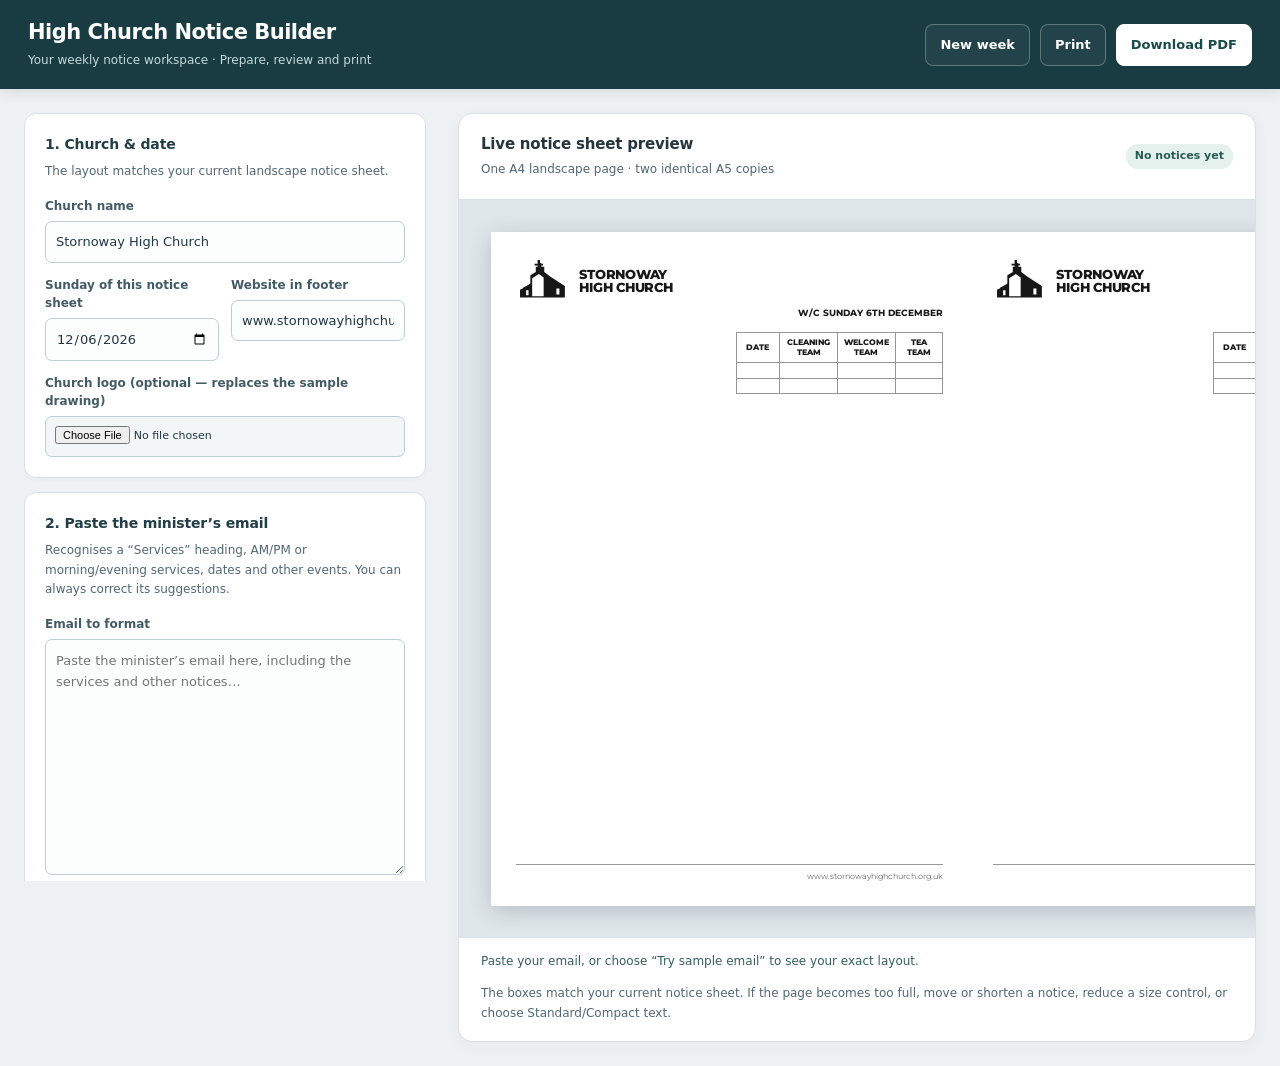
==== index.html @ d1e51d5b "Add overall and section size controls with offline Montserrat" ====
<!DOCTYPE html>
<html lang="en-GB">
<head>
<meta charset="utf-8"><meta name="viewport" content="width=device-width,initial-scale=1">
<title>Stornoway High Church — Notice Sheet Builder</title>
<!-- Montserrat, from https://github.com/google/fonts/tree/main/ofl/montserrat
Embedded Latin subset, including Gaelic accents, for offline use.
Copyright 2024 The Montserrat.Git Project Authors (https://github.com/JulietaUla/Montserrat.git)

This Font Software is licensed under the SIL Open Font License, Version 1.1.
This license is copied below, and is also available with a FAQ at:
https://openfontlicense.org


-----------------------------------------------------------
SIL OPEN FONT LICENSE Version 1.1 - 26 February 2007
-----------------------------------------------------------

PREAMBLE
The goals of the Open Font License (OFL) are to stimulate worldwide
development of collaborative font projects, to support the font creation
efforts of academic and linguistic communities, and to provide a free and
open framework in which fonts may be shared and improved in partnership
with others.

The OFL allows the licensed fonts to be used, studied, modified and
redistributed freely as long as they are not sold by themselves. The
fonts, including any derivative works, can be bundled, embedded,
redistributed and/or sold with any software provided that any reserved
names are not used by derivative works. The fonts and derivatives,
however, cannot be released under any other type of license. The
requirement for fonts to remain under this license does not apply
to any document created using the fonts or their derivatives.

DEFINITIONS
"Font Software" refers to the set of files released by the Copyright
Holder(s) under this license and clearly marked as such. This may
include source files, build scripts and documentation.

"Reserved Font Name" refers to any names specified as such after the
copyright statement(s).

"Original Version" refers to the collection of Font Software components as
distributed by the Copyright Holder(s).

"Modified Version" refers to any derivative made by adding to, deleting,
or substituting -- in part or in whole -- any of the components of the
Original Version, by changing formats or by porting the Font Software to a
new environment.

"Author" refers to any designer, engineer, programmer, technical
writer or other person who contributed to the Font Software.

PERMISSION & CONDITIONS
Permission is hereby granted, free of charge, to any person obtaining
a copy of the Font Software, to use, study, copy, merge, embed, modify,
redistribute, and sell modified and unmodified copies of the Font
Software, subject to the following conditions:

1) Neither the Font Software nor any of its individual components,
in Original or Modified Versions, may be sold by itself.

2) Original or Modified Versions of the Font Software may be bundled,
redistributed and/or sold with any software, provided that each copy
contains the above copyright notice and this license. These can be
included either as stand-alone text files, human-readable headers or
in the appropriate machine-readable metadata fields within text or
binary files as long as those fields can be easily viewed by the user.

3) No Modified Version of the Font Software may use the Reserved Font
Name(s) unless explicit written permission is granted by the corresponding
Copyright Holder. This restriction only applies to the primary font name as
presented to the users.

4) The name(s) of the Copyright Holder(s) or the Author(s) of the Font
Software shall not be used to promote, endorse or advertise any
Modified Version, except to acknowledge the contribution(s) of the
Copyright Holder(s) and the Author(s) or with their explicit written
permission.

5) The Font Software, modified or unmodified, in part or in whole,
must be distributed entirely under this license, and must not be
distributed under any other license. The requirement for fonts to
remain under this license does not apply to any document created
using the Font Software.

TERMINATION
This license becomes null and void if any of the above conditions are
not met.

DISCLAIMER
THE FONT SOFTWARE IS PROVIDED "AS IS", WITHOUT WARRANTY OF ANY KIND,
EXPRESS OR IMPLIED, INCLUDING BUT NOT LIMITED TO ANY WARRANTIES OF
MERCHANTABILITY, FITNESS FOR A PARTICULAR PURPOSE AND NONINFRINGEMENT
OF COPYRIGHT, PATENT, TRADEMARK, OR OTHER RIGHT. IN NO EVENT SHALL THE
COPYRIGHT HOLDER BE LIABLE FOR ANY CLAIM, DAMAGES OR OTHER LIABILITY,
INCLUDING ANY GENERAL, SPECIAL, INDIRECT, INCIDENTAL, OR CONSEQUENTIAL
DAMAGES, WHETHER IN AN ACTION OF CONTRACT, TORT OR OTHERWISE, ARISING
FROM, OUT OF THE USE OR INABILITY TO USE THE FONT SOFTWARE OR FROM
OTHER DEALINGS IN THE FONT SOFTWARE.
-->
<style>
@font-face{font-family:Montserrat;font-style:normal;font-weight:100 900;font-display:block;src:url([data-uri]) format("woff")}
:root{--navy:#203b4b;--ink:#22313c;--blue:#146c86;--line:#dbe3e7;--bg:#edf2f4;--grey:#667884;--paper:#fff}
*{box-sizing:border-box}body{margin:0;background:var(--bg);font:15px/1.45 system-ui,-apple-system,"Segoe UI",Arial,sans-serif;color:var(--ink)}input,textarea,select,button{font:inherit}button{cursor:pointer}
.topbar{display:flex;gap:18px;align-items:center;justify-content:space-between;background:#203b4b;padding:16px 24px;color:#fff}.topbar h1{font-size:20px;line-height:1.2;margin:0;font-weight:750}.topbar p{margin:4px 0 0;font-size:12px;color:#d3e2e8}.topbar-right{display:flex;gap:8px;align-items:center}
.button{display:inline-flex;gap:8px;align-items:center;justify-content:center;border:1px solid #c4d0d6;border-radius:7px;background:#fff;color:#244353;padding:9px 12px;font-weight:650;min-height:38px}.button:hover{background:#eaf3f5}.button.primary{background:#176781;color:#fff;border-color:#176781}.button.primary:hover{background:#0e536b}.button.dark{background:#fff;color:#193847}.button.sm{font-size:12px;min-height:28px;padding:4px 9px}.button.danger{color:#a73838}.button:disabled{opacity:.4;cursor:default}
.workspace{display:grid;grid-template-columns:minmax(355px,450px) minmax(450px,1fr);gap:18px;padding:18px;align-items:start;max-width:1900px;margin:auto}
.editor{background:#fff;border:1px solid #dce5ea;border-radius:12px;padding:18px;max-height:calc(100vh - 98px);position:sticky;top:14px;overflow:auto;box-shadow:0 3px 10px #1e304009}.editor h2{font-size:15px;margin:0 0 5px}.editor p.hint{color:var(--grey);font-size:12px;margin:0 0 12px}.editor-section{border-bottom:1px solid #e3eaee;padding:0 0 18px;margin:0 0 18px}.editor-section:last-child{border:none;margin-bottom:0}.form-row{display:grid;grid-template-columns:1fr 1fr;gap:9px}.form-row .wide{grid-column:1/-1}.field label{display:block;color:#485d69;font-weight:650;font-size:12.5px;margin-bottom:4px}.field input,.field textarea,.field select{width:100%;background:white;border:1px solid #cbd8de;color:#243744;border-radius:6px;padding:8px 9px;outline:none;min-width:0}.field input:focus,.field textarea:focus{border-color:var(--blue);box-shadow:0 0 0 2px #d1e9f1}.field textarea{resize:vertical;line-height:1.4}.field input[type=file]{font-size:11px;padding:6px}.field input[type=checkbox]{width:auto}.actions{display:flex;align-items:center;gap:8px;flex-wrap:wrap;margin-top:10px}.small-muted{font-size:11px;color:#7c8b92}.note{background:#ecf6f8;border:1px solid #d0e9ee;border-radius:8px;padding:10px;font-size:12px;color:#3b606e}.pill{font-size:11px;padding:2px 7px;border-radius:12px;background:#e6f1f4;color:#426575}
.entry{border:1px solid #dbe4e8;background:#fafcfd;border-radius:8px;padding:10px;margin-top:9px}.entry .entry-head{display:flex;justify-content:space-between;align-items:center;gap:6px;margin-bottom:7px}.entry .entry-head strong{font-size:12px}.entry .field{margin-bottom:7px}.entry .field:last-child{margin-bottom:0}.entry textarea{min-height:70px}.entry-actions{display:flex;justify-content:flex-end;gap:5px}.inline-toggle{font-size:12px;color:#3d5965;display:flex;align-items:center;gap:6px}.roster-row{display:grid;grid-template-columns:1fr 1fr;gap:7px;border:1px solid #dde7ea;padding:10px;border-radius:8px;margin:8px 0;background:#fbfcfd}.roster-row .wide{grid-column:1/-1}.editor .empty{border:1px dashed #cbd8de;border-radius:8px;background:#f7fafb;padding:12px;font-size:12px;color:#637781}
.preview-panel{min-width:0}.preview-top{display:flex;flex-wrap:wrap;align-items:center;justify-content:space-between;gap:10px;margin:1px 0 12px}.preview-top h2{font-size:16px;margin:0}.preview-top p{font-size:13px;color:#6b7d86;margin:2px 0}.preview-top .zoom{display:flex;align-items:center;gap:8px;font-size:12px;color:#536975}.zoom select{padding:5px 8px;border:1px solid #d3e0e5;border-radius:5px;background:#fff}.preview-scroll{overflow:auto;border:1px solid #dfe7eb;border-radius:10px;background:#e6ecf0;padding:20px;min-height:550px}.preview-zoom{width:max-content;margin:auto;zoom:.85}
/* Actual printed A4 landscape page, carrying two matching A5 notices. */
.paper{width:297mm;height:210mm;background:white;box-shadow:0 6px 24px #162c4033;display:flex;font-family:Montserrat,Arial,sans-serif;color:#181818;padding:0;position:relative;overflow:hidden}.half{width:148.5mm;height:210mm;flex:none;padding:8mm 7mm 7mm 7mm;display:flex;flex-direction:column;min-width:0}.half-head{display:flex;align-items:center;gap:2.5mm;min-height:10mm;margin-bottom:3.4mm}.brand{flex:1;display:flex;gap:2mm;align-items:center;min-width:0}.logo-mark{width:16mm;height:12mm;flex:none}.brand-label{font-family:Montserrat,Arial,sans-serif;font-size:10.3pt;font-weight:800;line-height:.93;letter-spacing:-.2pt;white-space:nowrap}.brand-label span{display:block}.custom-logo{max-height:12mm;max-width:57mm;object-fit:contain;object-position:left center}.week-of{font-size:7.4pt;font-weight:750;white-space:nowrap;margin-left:auto;align-self:center}.half-cols{display:grid;grid-template-columns:minmax(0,1fr) minmax(0,1fr);gap:3.5mm;flex:1;min-height:0;overflow:hidden}.notice-col{min-width:0;min-height:0;overflow:hidden}.print-card{border:.25mm solid #969696;padding:2.2mm 2.4mm 2.5mm;margin-bottom:2.6mm;break-inside:avoid;overflow-wrap:break-word}.print-card h3{font-family:Montserrat,Arial,sans-serif;font-size:8.75pt;line-height:1.16;font-weight:800;margin:0 0 1.2mm}.print-card p,.print-card .service-body{font-size:8.15pt;line-height:1.2;margin:0;white-space:pre-line;overflow-wrap:break-word}.print-card .service-row{margin:0 0 1.9mm;font-size:8.05pt;line-height:1.14}.print-card .service-row:last-child{margin-bottom:0}.service-row strong{font-weight:750;display:block;margin-bottom:.2mm}.service-row .service-detail{white-space:pre-line}.print-card.rota-box{border:none;padding:0;margin-bottom:3mm}.rota-table{border-collapse:collapse;width:100%;table-layout:fixed}.rota-table th,.rota-table td{border:.25mm solid #969696;text-align:center;vertical-align:middle;font-size:7.05pt;line-height:1.12;padding:2mm .55mm;overflow-wrap:anywhere;white-space:pre-line}.rota-table th{font-size:6.6pt;font-weight:800;padding:1.6mm .2mm}.rota-table th:first-child,.rota-table td:first-child{width:21%}.rota-table th:nth-child(2),.rota-table td:nth-child(2){width:28%}.rota-table th:nth-child(3),.rota-table td:nth-child(3){width:28%}.rota-table th:nth-child(4),.rota-table td:nth-child(4){width:23%}.half-footer{border-top:.25mm solid #999;min-height:5mm;display:flex;align-items:flex-end;justify-content:flex-end;font-size:6.45pt;color:#6c6c6c;margin-top:auto}.overflow-flag{display:none}.paper.tiny .print-card h3{font-size:7.0pt}.paper.tiny .print-card p,.paper.tiny .print-card .service-body,.paper.tiny .print-card .service-row{font-size:6.75pt;line-height:1.14}.paper.tiny .print-card{padding:1.65mm 1.85mm;margin-bottom:1.8mm}.paper.tiny .rota-table td{padding:1.3mm .4mm;font-size:6pt}.paper.tiny .half-head{margin-bottom:2.4mm}
.paper.standard .print-card h3{font-size:8.1pt}.paper.standard .print-card p,.paper.standard .print-card .service-body,.paper.standard .print-card .service-row{font-size:7.55pt;line-height:1.16}.paper.standard .rota-table td{font-size:6.7pt}.feedback{font-size:12px;color:#466b75;margin:10px 0;min-height:20px}.feedback.warn{color:#a33f32}.foot-help{font-size:12px;color:#6b7d87;max-width:930px;margin:10px auto;line-height:1.6}
@media(max-width:1250px){.workspace{grid-template-columns:1fr}.editor{position:static;max-height:none}.preview-zoom{margin:0}}
@media(max-width:650px){.topbar{padding:12px 14px}.topbar h1{font-size:16px}.topbar .hide-mobile{display:none}.workspace{padding:10px;gap:13px}.editor{padding:12px}.preview-scroll{padding:8px;min-height:350px}.preview-top h2{font-size:14px}.topbar-right .button{font-size:12px;padding:7px 8px}}
@page{size:A4 landscape;margin:0}
@media print{html,body{margin:0!important;padding:0!important;width:297mm!important;height:210mm!important;background:white!important;-webkit-print-color-adjust:exact;print-color-adjust:exact}.topbar,.editor,.preview-top,.feedback,.foot-help{display:none!important}.workspace{display:block!important;max-width:none!important;margin:0!important;padding:0!important}.preview-panel,.preview-scroll,.preview-zoom{display:block!important;margin:0!important;padding:0!important;width:297mm!important;height:210mm!important;min-height:0!important;border:0!important;border-radius:0!important;overflow:visible!important;zoom:1!important;box-shadow:none!important;background:white!important}.paper{box-shadow:none!important;margin:0!important;break-after:avoid;page-break-after:avoid}.half{break-inside:avoid}}
/* Size controls reflow content inside the fixed A4 page; preview zoom is separate. */
.paper .half{zoom:var(--overall-scale,1.1);width:calc(148.5mm / var(--overall-scale,1.1));height:calc(210mm / var(--overall-scale,1.1))}
.scaled-part{zoom:var(--part-scale,1);width:100%}
.paper .half-head{flex-direction:column;align-items:stretch;gap:1mm;flex-shrink:0}
.paper .brand{flex:none;min-height:12mm}
.paper .brand-label{white-space:normal;overflow-wrap:anywhere;line-height:1.05}
.paper .week-of{white-space:normal;overflow-wrap:anywhere;text-align:right;align-self:stretch;margin-left:0}
.paper .half-footer{flex-shrink:0;overflow-wrap:anywhere;white-space:normal;text-align:right}
.paper .half-footer span{max-width:100%}
.size-controls{margin-top:14px}
.size-controls .field{margin-top:10px}
.size-controls input[type=range]{padding:0;min-height:32px;accent-color:#176b69}
.size-controls output{float:right;font-variant-numeric:tabular-nums;font-weight:700}
.size-controls summary{cursor:pointer;font-size:13px;font-weight:650}
/* Screen-only application chrome. Keep print geometry and exported content unchanged. */
@media screen {
  :root{--ink:#24353e;--grey:#526773;--blue:#176b69;--bg:#eef1f3}
  body{font-size:14px;line-height:1.5}
  .topbar{padding:20px 28px;background:#183c42;box-shadow:0 2px 12px #142f3520;gap:24px}
  .topbar h1{font-size:21px;letter-spacing:-.5px}
  .topbar p{font-size:12px;color:#c4d9da;margin-top:6px}
  .topbar-right{gap:10px;flex-wrap:wrap}
  .button{border-radius:8px;padding:10px 14px;min-height:42px;font-size:13px;font-weight:650;border-color:#bdcbd1;box-shadow:0 1px 2px #233d4810;transition:background .15s,border-color .15s}
  .button:hover{background:#edf5f4;border-color:#789e9c}
  .button.primary{background:#176b69;border-color:#176b69}
  .button.primary:hover{background:#105452;border-color:#105452}
  .topbar .button.dark{background:#ffffff0a;border-color:#ffffff45;color:#fff;box-shadow:none}
  .topbar .button.dark:hover{background:#ffffff20}
  #pdfTop{background:#fff;border-color:#fff;color:#194b4b}
  #pdfTop:hover{background:#e4f1ee}
  .button.sm{min-height:32px;padding:5px 10px}
  :where(button,input,select,textarea,summary,a):focus-visible{outline:3px solid #288681;outline-offset:3px}
  .workspace{grid-template-columns:410px minmax(0,1fr);gap:24px;padding:24px;max-width:1920px}
  .editor{background:transparent;border:0;border-radius:0;padding:0 8px 0 0;box-shadow:none;top:20px;max-height:calc(100dvh - 132px);scrollbar-width:thin;scrollbar-color:#a5b8be transparent;scroll-padding:16px}
  .editor-section{background:#fff;border:1px solid #d7e0e4;border-radius:12px;padding:20px;margin:0 0 14px;box-shadow:0 2px 5px #29434c05}
  .editor-section:last-of-type{border:1px solid #d7e0e4}
  .editor h2{font-size:14px;letter-spacing:-.15px;margin-bottom:7px;color:#213e47}
  .editor p.hint{line-height:1.6;margin-bottom:16px}
  .form-row{gap:13px 12px}
  .field label{font-size:12px;color:#435b66;margin-bottom:6px}
  .field input,.field textarea,.field select{border-color:#bdcdd3;background:#fcfdfd;border-radius:7px;padding:10px;min-height:41px;font-size:13px}
  .field input:focus,.field textarea:focus,.field select:focus{border-color:#288681;box-shadow:0 0 0 3px #28868118}
  .field input[type=file]{background:#f2f6f7;padding:9px}
  #emailInput{font-size:13px;line-height:1.65;min-height:190px}
  .actions{gap:8px;margin-top:14px}
  .small-muted{font-size:12px;color:#566c77;line-height:1.65}
  .entry,.roster-row{background:#f5f8f9;border-color:#dce5e8;border-radius:9px;padding:12px;margin-top:12px}
  .entry .entry-head{padding-bottom:9px;border-bottom:1px solid #dce5e8;margin-bottom:12px}
  .entry .field{margin-bottom:12px}
  .button.danger{color:#963535}
  .editor .empty{background:#f6f9fa;color:#526b76;padding:17px;line-height:1.6}
  .pill{background:#e5f1ed;color:#285c50;font-weight:650;padding:4px 9px;font-size:11px;white-space:nowrap}
  .editor h2 .pill{margin-left:4px}
  .note{background:#e8f1ef;border-color:#c8ded6;color:#365b51;line-height:1.7;padding:16px;border-radius:10px}
  .preview-panel{background:#fff;border:1px solid #d7e0e4;border-radius:14px;overflow:hidden;box-shadow:0 4px 18px #203d4808}
  .preview-top{padding:19px 22px;margin:0;border-bottom:1px solid #d7e0e4;gap:12px}
  .preview-top h2{font-size:15px;letter-spacing:-.2px}
  .preview-top p{font-size:12px;margin-top:4px;color:#526773}
  .preview-scroll{border:0;border-radius:0;background:#dfe6e9;background-image:radial-gradient(#bac8cd 0.7px,transparent 0.7px);background-size:10px 10px;padding:32px;min-height:580px}
  .feedback{margin:0;padding:14px 22px 0;color:#355f5a;overflow-wrap:anywhere}
  .feedback:empty{padding:0;min-height:0}
  .feedback.warn{color:#963b2d;font-weight:600}
  .foot-help{margin:0;padding:14px 22px 18px;font-size:12px;color:#526773;max-width:none}
  .editor-section:focus-within{border-color:#8cb4b0}
  .editor-section:has(#openDraft:focus-visible) label[for=openDraft]{outline:3px solid #288681;outline-offset:3px}
}
@media screen and (max-width:1050px){
  .workspace{grid-template-columns:minmax(310px,360px) minmax(0,1fr);gap:16px;padding:16px}
  .editor-section{padding:16px}
  .preview-scroll{padding:20px}
}
@media screen and (max-width:800px){
  .topbar{padding:18px;flex-wrap:wrap;gap:16px}
  .workspace{grid-template-columns:minmax(0,1fr)}
  .editor{position:static;max-height:none;padding:0}
  .preview-scroll{min-height:350px}
}
@media screen and (max-width:480px){
  .topbar h1{font-size:19px}
  .topbar-right{width:100%;gap:8px}
  .topbar .hide-mobile{display:inline-flex}
  .topbar-right .button{flex:1;font-size:12px;padding:8px}
  .workspace{padding:12px;gap:12px}
  .editor-section{padding:16px}
  .preview-top{padding:16px}
  .preview-scroll{padding:16px}
  .preview-zoom{margin:0}
  .form-row{grid-template-columns:minmax(0,1fr)}
}

</style>
</head>
<body>
<header class="topbar"><div><h1>High Church Notice Builder</h1><p>Your weekly notice workspace · Prepare, review and print</p></div><div class="topbar-right"><button type="button" id="resetWeek" class="button dark hide-mobile">New week</button><button type="button" class="button dark hide-mobile" id="printTop">Print</button><button type="button" class="button dark" id="pdfTop">Download PDF</button></div></header>
<main class="workspace">
<div class="editor">
  <section class="editor-section"><h2>1. Church &amp; date</h2><p class="hint">The layout matches your current landscape notice sheet.</p><div class="form-row">
    <div class="field wide"><label for="churchName">Church name</label><input id="churchName" value="Stornoway High Church"></div>
    <div class="field"><label for="weekDate">Sunday of this notice sheet</label><input id="weekDate" type="date"></div>
    <div class="field"><label for="website">Website in footer</label><input id="website" value="www.stornowayhighchurch.org.uk"></div>
    <div class="field wide"><label for="logoUpload">Church logo (optional — replaces the sample drawing)</label><input id="logoUpload" type="file" accept="image/png,image/jpeg,image/svg+xml,image/webp"></div>
  </div></section>
  <section class="editor-section"><h2>2. Paste the minister’s email</h2><p class="hint">Recognises a “Services” heading, AM/PM or morning/evening services, dates and other events. You can always correct its suggestions.</p>
    <div class="field"><label for="emailInput">Email to format</label><textarea id="emailInput" rows="10" placeholder="Paste the minister’s email here, including the services and other notices…"></textarea></div>
    <div class="actions"><button class="button primary" id="extractBtn" type="button">Format email</button><button class="button" id="demoBtn" type="button">Try sample email</button><button class="button sm" id="clearEmail" type="button">Clear paste</button></div>
    <p class="small-muted">Importing replaces the services and notices below, but keeps the cleaning/welcome/tea rota. Text is processed privately in your browser.</p>
  </section>
  <section class="editor-section"><h2>3. Services in the week ahead <span class="pill" id="serviceCount">0</span></h2><p class="hint">Edit any date, preacher, reading or sermon title.</p>
    <div id="serviceEditors"></div><div class="actions"><button class="button sm" id="addService" type="button">+ Add service</button></div>
    <details style="margin-top:12px"><summary style="font-size:12px;color:#506a76;cursor:pointer">Usual church service times</summary><div class="form-row" style="margin-top:8px"><div class="field"><label for="morningTime">Sunday morning</label><input id="morningTime" value="11am"></div><div class="field"><label for="eveningTime">Sunday evening</label><input id="eveningTime" value="6:30pm"></div><div class="field"><label for="midweekTime">Wednesday midweek</label><input id="midweekTime" value="7:30pm"></div></div><p class="small-muted">Used only when the email doesn't state a time.</p></details>
  </section>
  <section class="editor-section"><h2>4. Other notices <span class="pill" id="noticeCount">0</span></h2><p class="hint">Choose left or right column to control the layout.</p><div id="noticeEditors"></div><div class="actions"><button class="button sm" id="addNotice" type="button">+ Add notice</button></div></section>
  <section class="editor-section"><h2>5. Cleaning, welcome &amp; tea rota</h2><p class="hint">These details aren't in the minister's email, so enter them separately. They're saved between visits.</p><div id="rotaEditors"></div></section>
  <section class="editor-section"><h2>6. Print settings</h2><div class="form-row"><div class="field"><label for="typeSize">Text size</label><select id="typeSize"><option value="large" selected>Large (recommended)</option><option value="normal">Standard</option><option value="tiny">Compact (more text)</option></select></div><div class="field"><label for="zoom">Preview zoom</label><select id="zoom"><option value="1">100%</option><option value="0.85" selected>85%</option><option value="0.7">70%</option><option value="0.55">55%</option></select></div></div><div class="size-controls">
  <div class="field"><label for="overallSize">Overall sheet size <output id="overallSizeValue" for="overallSize">110%</output></label><input id="overallSize" type="range" min="70" max="150" step="5" value="110"></div>
  <p class="small-muted">Enlarges everything on the sheet. The paper stays A4 landscape. Preview zoom only changes the view on screen.</p>
  <details open><summary>Adjust individual sections</summary><p class="small-muted">Section sizes combine with the overall size. Text wraps to fit each column.</p>
  <div class="field"><label for="headerSize">Church header &amp; date <output id="headerSizeValue" for="headerSize">100%</output></label><input id="headerSize" type="range" min="70" max="150" step="5" value="100"></div>
  <div class="field"><label for="servicesSize">Services <output id="servicesSizeValue" for="servicesSize">100%</output></label><input id="servicesSize" type="range" min="70" max="150" step="5" value="100"></div>
  <div class="field"><label for="noticesSize">Other notices <output id="noticesSizeValue" for="noticesSize">100%</output></label><input id="noticesSize" type="range" min="70" max="150" step="5" value="100"></div>
  <div class="field"><label for="rotaSize">Cleaning, welcome &amp; tea rota <output id="rotaSizeValue" for="rotaSize">100%</output></label><input id="rotaSize" type="range" min="70" max="150" step="5" value="100"></div>
  <div class="field"><label for="footerSize">Website footer <output id="footerSizeValue" for="footerSize">100%</output></label><input id="footerSize" type="range" min="70" max="150" step="5" value="100"></div>
  </details><button class="button sm" id="resetSizes" type="button">Reset sizes</button>
  </div><div class="actions"><button class="button primary" id="pdfBottom" type="button">Download PDF</button><button class="button" id="printBottom" type="button">Print</button></div><p class="small-muted">Download PDF saves the sheet directly to your device. Alternatively use Print. A4 landscape, two identical A5 copies.</p></section>
  <section class="editor-section"><h2>7. Save or reopen a draft</h2><p class="hint">Keep a separate file of your work, or move it to a different computer.</p><div class="actions"><button type="button" class="button" id="saveDraft">Download editable draft</button><label class="button" for="openDraft" style="cursor:pointer">Open saved draft</label><input id="openDraft" type="file" accept="application/json,.json" style="position:absolute;width:1px;height:1px;opacity:0" /></div></section>
  <div class="note">Your changes are saved in this browser automatically. The email is processed in your browser and is not uploaded by this programme. Save editable drafts for backup, especially before switching browser, device, or website address.</div>
</div>
<div class="preview-panel"><div class="preview-top"><div><h2>Live notice sheet preview</h2><p>One A4 landscape page · two identical A5 copies</p></div><span class="pill" id="previewStatus">Ready to print</span></div><div class="preview-scroll"><div class="preview-zoom" id="previewZoom"><div class="paper" id="paper"></div></div></div><div class="feedback" id="layoutFeedback" role="status" aria-live="polite"></div><div class="feedback" id="feedback" role="status" aria-live="polite"></div><div class="foot-help">The boxes match your current notice sheet. If the page becomes too full, move or shorten a notice, reduce a size control, or choose Standard/Compact text.</div></div>
</main>
<script>
(()=>{'use strict';
const $=id=>document.getElementById(id), STORAGE='stornoway-high-church-notices-v3';
const sample=`Sunday 1st November 2026
11am Morning service, Rev Alex Smith, John 3:16, A Message of Hope
6:30pm Evening service, Mr Ben Jones, Psalm 23, The Good Shepherd

Wednesday 4th November 2026
7:30pm Midweek service and prayer meeting, Rev Alex Smith

Notices
The youth group meets this Sunday following the morning service.

Friday 6th November, 7pm, Talking Faith in the Tea Hall. Everyone is welcome.`;
let S={churchName:'Stornoway High Church',website:'www.stornowayhighchurch.org.uk',weekDate:'2026-10-25',morningTime:'11am',eveningTime:'6:30pm',midweekTime:'7:30pm',typeSize:'large',sizes:{overall:110,header:100,services:100,notices:100,rota:100,footer:100},emailInput:'',logo:null,services:[],notices:[],rota:[{week:'',cleaning:'',welcome:'',tea:''},{week:'',cleaning:'',welcome:'',tea:''}]};
const DEFAULT_SIZES=Object.freeze({overall:110,header:100,services:100,notices:100,rota:100,footer:100});
function normaliseSizes(sizes){return Object.fromEntries(Object.entries(DEFAULT_SIZES).map(([part,fallback])=>{
 const value=sizes?.[part];return [part,typeof value==='number'&&Number.isFinite(value)?Math.min(150,Math.max(70,Math.round(value/5)*5)):fallback];
}))}
const partStyle=part=>`style="--part-scale:${S.sizes[part]/100}"`;
function refreshSizes(){for(const part of Object.keys(DEFAULT_SIZES)){
 $(part+'Size').value=S.sizes[part];$(part+'SizeValue').value=S.sizes[part]+'%';
}}
// Embedded font is also used by the canvas PDF exporter; never export before it loads.
async function ensureSheetFont(){await Promise.all([document.fonts.load('400 12px Montserrat'),document.fonts.load('700 12px Montserrat')]);
 if(!document.fonts.check('400 12px Montserrat')||!document.fonts.check('700 12px Montserrat'))throw new Error('Montserrat could not be loaded');
}
let newid=1,renderQueued=false;
// New installations start with the upcoming Sunday instead of a fixed example date.
{let d=new Date(), diff=(7-d.getDay())%7;d.setDate(d.getDate()+diff);S.weekDate=[d.getFullYear(),String(d.getMonth()+1).padStart(2,'0'),String(d.getDate()).padStart(2,'0')].join('-');}
const esc=s=>String(s??'').replace(/[&<>"']/g,c=>({'&':'&amp;','<':'&lt;','>':'&gt;','"':'&quot;',"'":'&#39;'}[c]));
const title=s=>String(s||'').replace(/\s+/g,' ').trim().replace(/\b\w/g,(x)=>x.toUpperCase());
const monthList=['January','February','March','April','May','June','July','August','September','October','November','December'];
const monthIdx=s=>monthList.findIndex(x=>x.toLowerCase().startsWith((s||'').toLowerCase().slice(0,3)));
const ordinal=n=>n+(n%100>=11&&n%100<=13?'th':n%10===1?'st':n%10===2?'nd':n%10===3?'rd':'th');
const fmtShort=d=>`${ordinal(d.getDate())} ${monthList[d.getMonth()]}`;
const getDay=s=>{if(!s)return new Date('2026-10-25T12:00:00');let d=new Date(s+'T12:00:00');return Number.isNaN(d.getTime())?new Date('2026-10-25T12:00:00'):d};
const getSunday=()=>{const d=new Date();d.setHours(12,0,0,0);d.setDate(d.getDate()+(7-d.getDay())%7);return d.toISOString().slice(0,10)};
const fmtHeading=d=>`${['Sunday','Monday','Tuesday','Wednesday','Thursday','Friday','Saturday'][d.getDay()]} ${fmtShort(d)}`;
function dateNear(day,mon,ref){const yr=ref.getFullYear();let variants=[yr-1,yr,yr+1].map(y=>new Date(y,mon,day,12));variants.sort((a,b)=>Math.abs(a-ref)-Math.abs(b-ref));return variants[0]}
function getDatePrefix(s,ref){const m=s.match(/^\s*(\d{1,2})(?:st|nd|rd|th)?\s+(Jan(?:uary)?|Feb(?:ruary)?|Mar(?:ch)?|Apr(?:il)?|May|Jun(?:e)?|Jul(?:y)?|Aug(?:ust)?|Sep(?:t(?:ember)?)?|Oct(?:ober)?|Nov(?:ember)?|Dec(?:ember)?)\b[\s,.:–-]*/i);if(!m)return null;const mi=monthIdx(m[2]);if(mi<0)return null;return {date:dateNear(Number(m[1]),mi,ref),rest:s.slice(m[0].length).trim()}}
function normaliseReading(s){return s.replace(/\bMatt\b/gi,'Matthew').replace(/\s*:\s*/g,':').replace(/\s*,\s*/g,',').trim()}
function serviceDetail(s){let t=s.trim().replace(/^[,;\s]+/,'');if(!t)return '';const comma=t.indexOf(',');if(comma<0)return t;
  const person=t.slice(0,comma).trim(),tail=t.slice(comma+1).trim();if(!tail)return person;
  const bible=tail.match(/^((?:(?:[123]\s*)?[A-Za-z]+(?:\s+[A-Za-z]+)?\s+\d+\s*:\s*[\d,\s–-]+))(?:,\s*(.+))?$/i);
  if(bible)return [person,normaliseReading(bible[1]),bible[2]?.trim()].filter(Boolean).join('\n');
  return `${person}\n${tail.replace(/^['“]|['”]$/g,'')}`;
}
// The parser is intentionally conservative: anything not confidently recognised as
// a service remains in Other notices, rather than disappearing from the sheet.
function tidy(s){return String(s||'').replace(/\u00a0/g,' ').replace(/[\u2018\u2019]/g,"'").replace(/[\u2013\u2014]/g,'-').replace(/[ \t]+/g,' ').trim()}
const DATERX='(?:\\d{1,2}(?:st|nd|rd|th)?\\s+(?:Jan(?:uary)?|Feb(?:ruary)?|Mar(?:ch)?|Apr(?:il)?|May|Jun(?:e)?|Jul(?:y)?|Aug(?:ust)?|Sep(?:t(?:ember)?)?|Oct(?:ober)?|Nov(?:ember)?|Dec(?:ember)?)(?:\\s+\\d{4})?|\\d{1,2}[./-]\\d{1,2}(?:[./-]\\d{2,4})?|\\d{1,2}(?:st|nd|rd|th))';
const DAYRX='(?:Sunday|Monday|Tuesday|Wednesday|Thursday|Friday|Saturday|Sun|Mon|Tue|Tues|Wed|Weds|Thu|Thurs|Fri|Sat)';
const PERSP=/\b(?:Rev(?:erend)?\.?|Mr\.?|Mrs\.?|Ms\.?|Dr\.?|Pastor|Minister)\b/i;
const SRVX=/\b(?:am|pm|a\.m\.|p\.m\.|morning(?:\s+worship|\s+service)?|evening(?:\s+worship|\s+service)?|midweek|prayer\s+meeting|worship|communion|church service|service)\b/i;
const TIMERX=/\b(?:[01]?\d|2[0-3])(?:[:.]\d{2})?\s*(?:a\.?m\.?|p\.?m\.?)\b/i;
function closestWeekday(name,ref){const days=['sun','mon','tue','wed','thu','fri','sat'];let idx=days.findIndex(x=>name.toLowerCase().startsWith(x));if(idx<0)return null;let d=new Date(ref);d.setDate(d.getDate()+(idx-ref.getDay()+7)%7);return d}
function extractLeadingDate(line,ref){
 let s=tidy(line),wd=null;
 const wm=s.match(new RegExp('^('+DAYRX+')\\b[,\\s:-]*','i'));
 if(wm){wd=wm[1];s=s.slice(wm[0].length).trim()}
 const m=s.match(new RegExp('^('+DATERX+')(?:\\b|(?=[ ,:;-]))[\\s,.:;-]*','i'));
 if(m){let value=m[1],date;
  const numeric=value.match(/^(\d{1,2})[./-](\d{1,2})(?:[./-](\d{2,4}))?$/);
  if(numeric){let y=numeric[3]?Number(numeric[3]):ref.getFullYear();if(y<100)y+=2000;date=new Date(y,Number(numeric[2])-1,Number(numeric[1]),12)}
  else {let dm=value.match(/^(\d{1,2})(?:st|nd|rd|th)?\s+([A-Za-z]+)(?:\s+(\d{4}))?$/i);if(dm){let month=monthIdx(dm[2]);date=dm[3]?new Date(Number(dm[3]),month,Number(dm[1]),12):dateNear(Number(dm[1]),month,ref)}else{let n=Number(value.replace(/\D/g,''));date=dateNear(n,ref.getMonth(),ref)}}
  if(date&&!isNaN(date.getTime())&&date.getDate()>=1&&date.getDate()<=31){return {date,rest:s.slice(m[0].length).trim(),hasDate:true,weekday:wd}}
 }
 if(wd)return{date:closestWeekday(wd,ref),rest:s,hasDate:true,weekday:wd};
 return {date:null,rest:tidy(line),hasDate:false,weekday:null};
}
function detectHeading(line){let t=tidy(line).replace(/[:\-]\s*$/,'');if(t.length>85)return null;
 if(/^(?:services?|services? (?:for|this|in|on|during|in the week ahead)\b|worship (?:services?|this week)|preachers?|sunday (?:services?|worship)|church services?)(?:\b.*)?$/i.test(t))return 'services';
 if(/^(?:notices?|announcements?|other notices|dates? for (?:the )?diary|diary dates|upcoming events?|events?|church news|what['’]s on|intimations)(?:\b.*)?$/i.test(t))return 'notices';
 if(/^(?:rota|rotas|cleaning|welcome team|tea team)(?:\b.*)?$/i.test(t))return 'rota';
 return null;
}
function serviceTime(t,explicit){const x=tidy(t).toLowerCase();const raw=explicit||x.match(TIMERX)?.[0];if(raw){return tidy(raw).replace(/\./g,':').replace(/:([ap]m)/i,'$1').replace(/\s+/g,'').toLowerCase()}
 if(/\b(?:midweek|prayer meeting|wed(?:nesday)?|thurs(?:day)?)\b/.test(x))return S.midweekTime;
 if(/\b(?:pm|p\.m\.|evening)\b/.test(x))return S.eveningTime;
 return S.morningTime;
}
function cleanDetail(t){return tidy(t).replace(/^(?:(?:am|pm|a\.m\.|p\.m\.|morning(?: worship| service)?|evening(?: worship| service)?|midweek(?: service)?|worship service|sunday service|service|prayer meeting)\b\s*[:.\-–,]?\s*)+/i,'').replace(/^\d{1,2}(?:[:.]\d{2})?\s*(?:am|pm)\b\s*[:.\-–,]?\s*/i,'').replace(/^[,:;\-\s]+/,'').trim()}
function identifySegments(rest,serviceSection){
 let txt=tidy(rest).replace(/\ba\.m\./gi,'am').replace(/\bp\.m\./gi,'pm');
 // Separate two different services even when typed on one line.
 const markers=[...txt.matchAll(/\b(?:am|pm|morning(?: worship| service)?|evening(?: worship| service)?|(?:1[0-2]|0?[1-9])(?:[.:]\d{2})?\s*(?:am|pm))\b/gi)]
  .filter(m=>m.index===0||/[,;\s/|:\-]/.test(txt[m.index-1]));
 if(markers.length>=2){
  let first=markers[0].index;let prefix=txt.slice(0,first).trim();let chunks=markers.map((m,i)=>txt.slice(m.index,markers[i+1]?.index??txt.length).replace(/^[,;/\s]+|[,;/\s]+$/g,''));
  if(prefix)chunks[0]=prefix+' '+chunks[0];return chunks.filter(Boolean);
 }
 return [txt];
}
function makeService(segment,date){let raw=tidy(segment);const explicit=raw.match(TIMERX)?.[0];let label=serviceTime(raw,explicit);let isMid=/\b(?:midweek|prayer meeting)\b/i.test(raw);
 if(isMid&&!explicit)label=S.midweekTime;
 let body;
 if(isMid){let match=raw.match(/(?:midweek(?:\s+service)?(?:\s+and)?\s+prayer meeting|midweek service|prayer meeting)[,;:.\s-]*(.*)/i);
  let remainder=match?.[1]||'';body='Midweek service and prayer meeting'+(remainder?'\n'+serviceDetail(remainder):'');
 }else body=serviceDetail(cleanDetail(raw));
 return {id:newid++,heading:`${label} ${fmtHeading(date)}`,body};
}
function parseServiceLine(line,ctx){let t=tidy(line),dt=extractLeadingDate(t,ctx.ref),date=dt.date||ctx.date||ctx.ref,rest=dt.rest;
 let begin=/^(?:am|pm|a\.m\.|p\.m\.|morning(?: worship| service)?|evening(?: worship| service)?|midweek|prayer meeting|worship|communion|service\b)/i.test(rest);
 let timed=/^\d{1,2}(?:[:.]\d{2})?\s*(?:am|pm)\b/i.test(rest);
 let preacher=PERSP.test(rest);
 let servicePhrase=/\b(?:morning service|evening service|midweek service|sunday worship|sunday service|prayer meeting|communion service)\b/i.test(rest);
 let isEvent=/\b(?:talking faith|sounds familiar|management committee|fundraiser|coffee morning|bible study|sunday school|youth group|messy church|concert|meeting of|meeting in|church hall|tea hall|committee meeting)\b/i.test(rest);
 if(isEvent&&!/midweek service|prayer meeting/i.test(rest))return null;
 const confidence=(dt.hasDate&&(begin||servicePhrase||(timed&&preacher))) ||
   (ctx.inServices&&(begin||timed||preacher)) ||
   (!!ctx.date&&(begin|| (timed&&preacher))) ||
   (/^(?:sunday|wednesday|midweek)\b/i.test(t)&&servicePhrase);
 if(!confidence)return null;
 if(dt.hasDate&&!rest){return []}
 // A date without month/day can still be a section heading (e.g. Sunday 25 October).
 let chunks=identifySegments(rest,ctx.inServices);
 return chunks.filter(x=>tidy(x)).map(x=>makeService(x,date));
}
function decideEventTitle(rest){let s=tidy(rest),t=s.replace(/^\d{1,2}(?:[.:]\d{2})?\s*(?:am|pm)?\s*(?:to|\-|–)?\s*(?:\d{1,2}(?:[.:]\d{2})?\s*(?:am|pm)?)?\s*/i,'').replace(/^in the (?:tea|church|main) hall,?\s*/i,'');
 const named=s.match(/\b(Talking Faith|Sounds Familiar|Management Committee|Messy Church|Youth Group|Sunday School|Family Service|Prayer Meeting|Bible Study|Coffee Morning|Fundraising|Choir Practice|Praise Night|Kirk Session)\b/i);
 if(named)return title(named[1]);
 s=t.replace(/^(?:at|in)\s+(?:the\s+)?[^,]+,\s*/i,'');let parts=s.split(/[.,;]/);let out=(parts[0]||'Church event').replace(/^(?:a|an|the)\s+/i,'').trim();return title(out.slice(0,65))||'Church Event';
}
function inferNoticeV3(raw,ref){let block=String(raw||'').trim(),lines=block.split('\n').map(tidy).filter(Boolean);if(!lines.length)return null;
 let first=lines[0],dp=extractLeadingDate(first,ref);
 if(dp.hasDate && dp.rest){let m=dp.rest.match(/^(\d{1,2}(?:[:.]\d{2})?\s*(?:am|pm)?(?:\s*(?:to|\-|–)\s*\d{1,2}(?:[:.]\d{2})?\s*(?:am|pm)?)?)\b[.,:\s-]*(.*)/i);let time=m?.[1]||'',after=m?.[2]||dp.rest;
  let eventTitle=decideEventTitle(after);let description=after.replace(new RegExp('^'+eventTitle.replace(/[.*+?^${}()|[\]\\]/g,'\\$&')+'[,:.\\s-]*','i'),'').trim();return{id:newid++,title:eventTitle,body:`${fmtHeading(dp.date)}${time?' · '+tidy(time):''}${description?'\n'+description:''}${lines.length>1?'\n'+lines.slice(1).join('\n'):''}`,column:'right'};
 }
 if(/^([^:\n]{3,65}):\s*([\s\S]+)$/.test(block) && !/^(please|also|note|the|due to|this)/i.test(block)){let m=block.match(/^([^:\n]{3,65}):\s*([\s\S]+)$/);return {id:newid++,title:m[1].trim(),body:m[2].trim(),column:'right'}}
 if(lines.length>1&&first.length<=52&&!/[.!?]$/.test(first))return{id:newid++,title:first,body:lines.slice(1).join('\n'),column:'right'};
 let lower=block.toLowerCase(),weather=/adverse weather|severe weather|weather warning|storm|service cancell?ed due to weather|no sunday school|livestream due to weather/.test(lower);
 const special=weather?'Adverse Weather':/\bordination\b/i.test(block)?'Ordination':/\blivestream\b/i.test(block)?'Livestream':/\bsunday school\b/i.test(block)?'Sunday School':/\byouth group\b/i.test(block)?'Youth Group':/\bmanagement committee\b/i.test(block)?'Management Committee':/\btalking faith\b/i.test(block)?'Talking Faith':/\bsounds familiar\b/i.test(block)?'Sounds Familiar':'Church Notice';
 return{id:newid++,title:special,body:block,column:weather||special==='Ordination'?'left':'right'};
}
function parseEmail(raw){let cleaned=String(raw||'').replace(/\r\n?/g,'\n').replace(/\u00a0/g,' ').replace(/\t/g,' ').replace(/[\u2022\u25e6]/g,'-')
 .replace(/^\s*(?:hi|hello|dear)\b[^\n]{0,60}\n+/i,'').replace(/\n\s*(?:kind regards|best wishes|many thanks|regards|every blessing|sent from my (?:iphone|ipad))\b[\s\S]*$/i,'').trim();
 let ref=getDay(S.weekDate),services=[],notices=[],context='unknown',date=null,notes=[],lastService=null;
 function flush(){let txt=notes.join('\n').trim();notes=[];if(!txt)return;let n=inferNoticeV3(txt,ref);if(n){const prior=notices[notices.length-1];if((n.title==='Adverse Weather'||(n.title==='Livestream'&&/weather/i.test(n.body)))&&prior?.title==='Adverse Weather'){prior.body+='\n\n'+n.body}else notices.push(n)}}
 const lines=cleaned.split('\n');
 for(let i=0;i<lines.length;i++){
  let original=lines[i],t=tidy(original);
  if(!t){flush();continue}
  t=t.replace(/^\s*(?:[-*•]\s*)/, '').replace(/^\s*\d+[.)]\s+(?=(?:sun|mon|tue|wed|thu|fri|sat|am\b|pm\b|morning|evening|midweek))/i,'');
  if(/^(?:subject|from|to|sent):\s*/i.test(t))continue;
  const h=detectHeading(t);if(h){flush();context=h;date=null;lastService=null;const embedded=h==='services'?t.replace(/^services?(?:\s+(?:for|this week|in the week ahead|this sunday))?\s*[:\-]?\s*/i,''):'';if(embedded){const dh=extractLeadingDate(embedded,ref);if(dh.hasDate)date=dh.date;}continue}
  const d=extractLeadingDate(t,ref);
  if(d.hasDate&&!d.rest){flush();date=d.date;continue}
  if(context==='services'&&lastService&&!lastService.body&&!d.hasDate&&PERSP.test(t)&&!SRVX.test(t)){lastService.body=serviceDetail(t);continue}
  let svc=parseServiceLine(t,{ref,date,inServices:context==='services'});
  if(svc&&svc.length){flush();services.push(...svc);lastService=services[services.length-1];if(d.hasDate)date=d.date;continue}
  // Allow Bible reading / sermon title to be on a separate line in the services section.
  if(context==='services' && lastService && /^(?:(?:reading|bible reading|text|sermon|title|passage|scripture)\s*[:\-]|(?:[123]?\s*[A-Z][a-z]+)\s+\d+\s*:\s*\d+)/i.test(t)){lastService.body+=(lastService.body?'\n':'')+t;continue}
  // Non-service items may follow the service list without a heading. Never drop them.
  if(d.hasDate && d.rest){flush();notes.push(t);flush();context='notices';lastService=null;date=d.date;continue}
  if(context==='notices'&&notes.length&&(/^(?:talking faith|sounds familiar|management committee|messy church|youth group|sunday school|kirk session)\b/i.test(t)||/^[A-Z][A-Za-z ]{3,48}:\s+/.test(t))){flush()}
  if(notes.length&&/^(?:please note|also note|the congregation|a reminder)\b/i.test(t)){flush()}
  notes.push(t);
 }
 flush();
 return {services,notices};
}

function save(){try{localStorage.setItem(STORAGE,JSON.stringify(S))}catch(e){}}
function setFeedback(s='',warn=false,target='feedback'){$(target).textContent=s;$(target).className='feedback'+(warn?' warn':'')}
function schedule(){save();if(renderQueued)return;renderQueued=true;requestAnimationFrame(()=>{renderQueued=false;renderPaper();})}
function makeBrand(){if(S.logo)return `<div class="brand"><img class="custom-logo" alt="Church logo" src="${S.logo}"></div>`;
 // Editable typographic branding with a small, intentionally simplified church mark until the real logo is uploaded.
 return `<div class="brand"><svg class="logo-mark" viewBox="0 0 90 70" aria-hidden="true"><path fill="#171717" d="M5 49L22 41V25L31 20V11h5V5h4v6h5v9l11 8 23 15v19H5z"/><path fill="#fff" d="M25 30l11-7 8 6v31H25z"/><path fill="#171717" d="M10 46l14-8v23H10zm45-12l20 12v15H55z"/><path fill="#fff" d="M31 36h7v11h-7zm34 11h5v10h-5zM15 50h4v8h-4z"/><path fill="#171717" d="M34 0h4v15h-4zM29 6h14v3H29z"/></svg><div class="brand-label"><span>${esc(S.churchName.toUpperCase().includes('STORNOWAY')?'STORNOWAY':S.churchName.split(' ').slice(0,-2).join(' ').toUpperCase()||'STORNOWAY')}</span><span>${esc(S.churchName.toUpperCase().includes('HIGH CHURCH')?'HIGH CHURCH':S.churchName.split(' ').slice(-2).join(' ').toUpperCase())}</span></div></div>`;
}
function makeCopy(){const wk=getDay(S.weekDate),top=`W/C SUNDAY ${ordinal(wk.getDate()).toUpperCase()} ${monthList[wk.getMonth()].toUpperCase()}`;
const serviceContent=S.services.map(s=>`<div class="service-row"><strong>${esc(s.heading)}</strong><span class="service-detail">${esc(s.body)}</span></div>`).join('');
const serviceBox=S.services.length?`<section class="print-card scaled-part" ${partStyle('services')}><h3>Services in the week ahead</h3>${serviceContent}</section>`:'';
const noticeCard=n=>`<section class="print-card scaled-part" ${partStyle('notices')}><h3>${esc(n.title)}</h3><p>${esc(n.body)}</p></section>`;
const rotaRows=S.rota.map(x=>`<tr><td>${esc(x.week)}</td><td>${esc(x.cleaning)}</td><td>${esc(x.welcome)}</td><td>${esc(x.tea)}</td></tr>`).join('');
const rota=`<section class="print-card rota-box scaled-part" ${partStyle('rota')}><table class="rota-table"><thead><tr><th>DATE</th><th>CLEANING<br>TEAM</th><th>WELCOME<br>TEAM</th><th>TEA<br>TEAM</th></tr></thead><tbody>${rotaRows}</tbody></table></section>`;
const left=S.notices.filter(n=>n.column==='left').map(noticeCard).join(''),right=S.notices.filter(n=>n.column!=='left').map(noticeCard).join('');
return `<section class="half"><header class="half-head scaled-part" ${partStyle('header')}>${makeBrand()}<div class="week-of">${esc(top)}</div></header><div class="half-cols"><div class="notice-col">${serviceBox}${left}</div><div class="notice-col">${rota}${right}</div></div><footer class="half-footer scaled-part" ${partStyle('footer')}><span>${esc(S.website)}</span></footer></section>`;
}
function renderPaper(){const markup=makeCopy(),paper=$('paper');paper.className='paper '+(S.typeSize==='tiny'?'tiny':S.typeSize==='normal'?'standard':'');paper.style.setProperty('--overall-scale',S.sizes.overall/100);paper.innerHTML=markup+markup;
$('previewZoom').style.zoom=$('zoom').value;
requestAnimationFrame(()=>{const cols=paper.querySelectorAll('.notice-col,.half-head,.half-footer');let overflowing=[...cols].some(el=>el.scrollHeight>el.clientHeight+3||el.scrollWidth>el.clientWidth+3);
 const half=paper.querySelector('.half');if(half&&half.scrollHeight>half.clientHeight+3)overflowing=true;let empty=!S.services.length&&!S.notices.length;
$('previewStatus').textContent=overflowing?'Too much text':empty?'No notices yet':'Ready to print';setFeedback(overflowing?'Some notices extend beyond the printable space. Shorten them, move one to the other column, or reduce the overall or section size.':empty?'Paste your email, or choose “Try sample email” to see your exact layout.':'',overflowing,'layoutFeedback')})}
const fieldHTML=(label,val,field,idx,kind='input')=>`<div class="field"><label>${label}</label>${kind==='textarea'?`<textarea data-field="${field}" data-index="${idx}" rows="3">${esc(val)}</textarea>`:`<input data-field="${field}" data-index="${idx}" value="${esc(val)}">`}</div>`;
function renderEditors(){const a=$('serviceEditors');a.innerHTML=S.services.length?S.services.map((x,i)=>`<div class="entry" data-group="services"><div class="entry-head"><strong>Service ${i+1}</strong><div class="entry-actions"><button type="button" class="button sm" data-act="service-up" data-index="${i}" ${i===0?'disabled':''}>↑</button><button type="button" class="button sm" data-act="service-down" data-index="${i}" ${i===S.services.length-1?'disabled':''}>↓</button><button type="button" class="button sm danger" data-act="service-remove" data-index="${i}">Remove</button></div></div>${fieldHTML('Heading, time and date',x.heading,'heading',i)}${fieldHTML('Preacher, reading and sermon',x.body,'body',i,'textarea')}</div>`).join(''):'<div class="empty">Services appear here after you format the email.</div>';
$('serviceCount').textContent=S.services.length;
const b=$('noticeEditors');b.innerHTML=S.notices.length?S.notices.map((n,i)=>`<div class="entry" data-group="notices"><div class="entry-head"><strong>Notice ${i+1}</strong><div class="entry-actions"><button type="button" class="button sm" data-act="notice-up" data-index="${i}" ${i===0?'disabled':''}>↑</button><button type="button" class="button sm" data-act="notice-down" data-index="${i}" ${i===S.notices.length-1?'disabled':''}>↓</button><button type="button" class="button sm danger" data-act="notice-remove" data-index="${i}">Remove</button></div></div>${fieldHTML('Heading',n.title,'title',i)}${fieldHTML('Notice wording',n.body,'body',i,'textarea')}<div class="field"><label>Place on sheet</label><select data-field="column" data-index="${i}"><option value="left" ${n.column==='left'?'selected':''}>Left column</option><option value="right" ${n.column==='right'?'selected':''}>Right column</option></select></div></div>`).join(''):'<div class="empty">Other announcements appear here after you format the email.</div>';
$('noticeCount').textContent=S.notices.length;
$('rotaEditors').innerHTML=S.rota.map((r,i)=>`<div class="roster-row" data-group="rota"><div class="field wide"><label>Week ${i+1}</label><input data-index="${i}" data-field="week" value="${esc(r.week)}"></div><div class="field"><label>Cleaning team</label><input data-index="${i}" data-field="cleaning" value="${esc(r.cleaning)}"></div><div class="field"><label>Welcome team</label><input data-index="${i}" data-field="welcome" value="${esc(r.welcome)}"></div><div class="field wide"><label>Tea team</label><input data-index="${i}" data-field="tea" value="${esc(r.tea)}"></div></div>`).join('')}
function shift(arr,i,delta){const j=i+delta;if(j<0||j>=arr.length)return;[arr[i],arr[j]]=[arr[j],arr[i]]}
function handleEditor(e){let el=e.target.closest('[data-field]');if(el){let group=el.closest('[data-group]')?.dataset.group;if(group&&S[group][+el.dataset.index]){S[group][+el.dataset.index][el.dataset.field]=el.value;schedule()}}}
function handleAction(e){let btn=e.target.closest('[data-act]');if(!btn)return;const [group,action]=btn.dataset.act.split('-'),list=S[group==='service'?'services':'notices'],idx=Number(btn.dataset.index);if(action==='remove')list.splice(idx,1);else if(action==='up')shift(list,idx,-1);else if(action==='down')shift(list,idx,1);renderEditors();schedule()}
['serviceEditors','noticeEditors','rotaEditors'].forEach(id=>{$(id).addEventListener('input',handleEditor);$(id).addEventListener('change',handleEditor);$(id).addEventListener('click',handleAction)});
['churchName','website','weekDate','morningTime','eveningTime','midweekTime','emailInput','typeSize'].forEach(id=>$(id).addEventListener('input',()=>{S[id]=$(id).value;schedule()}));
for(const part of Object.keys(DEFAULT_SIZES))$(part+'Size').addEventListener('input',()=>{
 S.sizes[part]=Number($(part+'Size').value);$(part+'SizeValue').value=S.sizes[part]+'%';schedule();
});
$('resetSizes').addEventListener('click',()=>{S.sizes={...DEFAULT_SIZES};refreshSizes();schedule()});
$('zoom').addEventListener('change',()=>{$('previewZoom').style.zoom=$('zoom').value});
$('logoUpload').addEventListener('change',e=>{let file=e.target.files?.[0];if(!file)return;if(file.size>2000000){setFeedback('Please choose a logo image smaller than 2 MB.',true);return}const reader=new FileReader();reader.onload=()=>{S.logo=String(reader.result);schedule()};reader.readAsDataURL(file)});
$('extractBtn').addEventListener('click',()=>{if(!S.emailInput.trim()){setFeedback('Paste the minister’s email first.',true);return}if((S.services.length||S.notices.length)&&!confirm('Replace the current services and notices with the items from the pasted email? Your rota will be kept.'))return;const res=parseEmail(S.emailInput);S.services=res.services;S.notices=res.notices;renderEditors();schedule();setFeedback(`Found ${res.services.length} services and ${res.notices.length} notices. Please check every item before printing.`)});
$('demoBtn').addEventListener('click',()=>{if((S.services.length||S.notices.length)&&!confirm('Load the example email and replace your current services/notices?'))return;S.weekDate='2026-11-01';S.emailInput=sample;$('weekDate').value=S.weekDate;$('emailInput').value=sample;let res=parseEmail(sample);S.services=res.services;S.notices=res.notices;renderEditors();schedule();setFeedback('Example imported. Review headings, dates and rota before printing.')});
$('clearEmail').addEventListener('click',()=>{$('emailInput').value='';S.emailInput='';schedule()});
$('addService').addEventListener('click',()=>{S.services.push({id:newid++,heading:'Sunday service',body:''});renderEditors();schedule()});
$('addNotice').addEventListener('click',()=>{S.notices.push({id:newid++,title:'New notice',body:'',column:'right'});renderEditors();schedule()});
$('resetWeek').addEventListener('click',()=>{if(!confirm('Start a new notice sheet? This clears services, other notices and pasted email, but keeps the church details, rota and service times.'))return;S.services=[];S.notices=[];S.emailInput='';S.weekDate=getSunday();$('weekDate').value=S.weekDate;$('emailInput').value='';renderEditors();schedule()});
async function printNow(){try{await ensureSheetFont();renderPaper();window.print()}catch(e){setFeedback('Print failed: '+e.message,true)}}$('printTop').addEventListener('click',printNow);$('printBottom').addEventListener('click',printNow);
// Standalone PDF exporter. Uses an A4 canvas at 240 DPI and embeds it in a
// standards-compliant single-page PDF. No internet, CDNs or popups required.
function safeFileName(){return 'High-Church-Notices-'+(S.weekDate||'week')}
function blobDownload(blob,filename){const link=document.createElement('a');const url=URL.createObjectURL(blob);link.href=url;link.download=filename;document.body.appendChild(link);link.click();link.remove();setTimeout(()=>URL.revokeObjectURL(url),15000)}
function exportDraft(){const data={format:'stornoway-high-church-notices',version:3,savedAt:new Date().toISOString(),settings:S};blobDownload(new Blob([JSON.stringify(data,null,2)],{type:'application/json'}),safeFileName()+'-draft.json');setFeedback('Draft downloaded. You can reopen it later using “Open saved draft”.')}
function importDraftFile(file){if(!file)return;const reader=new FileReader();reader.onload=()=>{try{const parsed=JSON.parse(String(reader.result));if(parsed.format!=='stornoway-high-church-notices'||!parsed.settings||!Array.isArray(parsed.settings.services)||!Array.isArray(parsed.settings.notices))throw new Error('Invalid notice sheet draft');S={...S,...parsed.settings,sizes:normaliseSizes(parsed.settings.sizes)};refreshFields();renderEditors();schedule();setFeedback('Saved draft loaded successfully.')}catch(e){setFeedback('Could not open this file. Choose a draft JSON saved from this programme.',true)}};reader.readAsText(file)}
function refreshFields(){refreshSizes();['churchName','website','weekDate','morningTime','eveningTime','midweekTime','emailInput','typeSize'].forEach(id=>$(id).value=S[id]||'');}
async function makeCanvas(){await ensureSheetFont();let logoImage=null;
 if(S.logo){logoImage=await new Promise(resolve=>{let img=new Image();img.onload=()=>resolve(img);img.onerror=()=>resolve(null);img.src=S.logo})}
 let DPI=240,pixelsPerMM=DPI/25.4,pixelsPerPt=DPI/72,W=Math.round(297*pixelsPerMM),H=Math.round(210*pixelsPerMM),copyWidth=Math.round(148.5*pixelsPerMM),documentScale=S.sizes.overall/100,half=copyWidth/documentScale;
 const c=document.createElement('canvas');c.width=W;c.height=H;const g=c.getContext('2d',{alpha:false});g.fillStyle='#ffffff';g.fillRect(0,0,W,H);g.textBaseline='top';g.lineJoin='miter';
 const mm=v=>v*pixelsPerMM,pt=v=>v*pixelsPerPt;
 const regular=S.typeSize==='tiny'?6.95:S.typeSize==='normal'?7.55:8.18;
 const bold=regular+0.45;const headline=regular+0.9;
 const font=(n,b=false)=>`${b?'bold ':''}${pt(n)}px Montserrat, sans-serif`;
 function rect(x,y,w,h){g.strokeStyle='#888';g.lineWidth=mm(.24);g.strokeRect(x,y,w,h)}
 function put(x,y,text,size,b=false,color='#181818'){g.fillStyle=color;g.font=font(size,b);g.fillText(String(text),x,y)}
 function wrap(str,maxWidth,size,b){g.font=font(size,b);let out=[];for(const paragraph of String(str||'').split('\n')){
  if(!paragraph.trim()){out.push('');continue}let line='';for(const word of paragraph.split(/\s+/)){
   if(!word)continue;let test=line?line+' '+word:word;
   if(g.measureText(test).width<=maxWidth){line=test;continue}
   if(line){out.push(line);line=''}
   if(g.measureText(word).width<=maxWidth){line=word;continue}
   let part='';for(const char of word){if(part&&g.measureText(part+char).width>maxWidth){out.push(part);part=char}else part+=char}line=part;
  }
  out.push(line);
 }return out}
 function lines(x,y,content,maxWidth,size,weight=false,leading=1.18){let rows=wrap(content,maxWidth,size,weight);let lh=pt(size)*leading;rows.forEach((r,i)=>put(x,y+i*lh,r,size,weight));return y+rows.length*lh}
 function drawCard(x,y,w,titleStr,content){let p=mm(2.2),yy=y+mm(2.0),inner=w-2*p;
  yy=lines(x+p,yy,titleStr,inner,headline,true,1.13)+mm(1);
  yy=lines(x+p,yy,content,inner,regular,false,1.2)+mm(1.7);rect(x,y,w,yy-y);return yy+mm(2.15)
 }
 function drawServiceCard(x,y,w){if(!S.services.length)return y;
  let p=mm(2.1),inner=w-2*p,yy=y+mm(2.1);
  yy=lines(x+p,yy,'Services in the week ahead',inner,headline,true,1.1)+mm(1.25);
  for(const s of S.services){yy=lines(x+p,yy,s.heading,inner,bold,true,1.1)+mm(.4);
    yy=lines(x+p,yy,s.body,inner,regular,false,1.18)+mm(1.8)}
  yy+=mm(.15);rect(x,y,w,yy-y);return yy+mm(2.4)
 }
 function drawRota(x,y,w){if(!S.rota.length)return y;const cw=[.21,.28,.28,.23],head=['DATE','CLEANING\nTEAM','WELCOME\nTEAM','TEA\nTEAM'],rows=[head,...S.rota.map(r=>[r.week,r.cleaning,r.welcome,r.tea])];
  let cy=y;const xs=[x];for(let i=0;i<4;i++)xs.push(xs[i]+w*cw[i]);
  for(let r=0;r<rows.length;r++){
   let rowheight=mm(r===0?7.5:11);
   for(let i=0;i<4;i++){
    let content=rows[r][i]||'',size=r===0?regular-1.05:regular-0.65,textWidth=w*cw[i]-mm(1),arr=wrap(content,textWidth,size,r===0),lh=pt(size)*1.13;
    if(arr.length*lh>rowheight-mm(2))rowheight=arr.length*lh+mm(2);
   }
   for(let j=0;j<4;j++){
    rect(xs[j],cy,w*cw[j],rowheight);
    let size=r===0?regular-1.05:regular-0.65,arr=wrap(rows[r][j]||'',w*cw[j]-mm(1),size,r===0),lh=pt(size)*1.13;
    let sy=cy+(rowheight-arr.length*lh)/2;
    arr.forEach(line=>{g.font=font(size,r===0);put(xs[j]+(w*cw[j]-g.measureText(line).width)/2,sy,line,size,r===0);sy+=lh});
   }cy+=rowheight;
  }return cy+mm(3)
 }
 // Render each section in its own scaled coordinate space, reflowing to the column width.
 function scaled(x,y,w,part,draw){const factor=S.sizes[part]/100;
  g.save();g.translate(x,y);g.scale(factor,factor);
  const height=draw(w/factor);g.restore();return y+height*factor;
 }
 function drawHeader(w){let brandX=0,brandBottom=mm(12);
  if(logoImage){let ratio=Math.min(mm(55)/logoImage.width,mm(12)/logoImage.height,w/logoImage.width);g.drawImage(logoImage,0,0,logoImage.width*ratio,logoImage.height*ratio)}
  else{g.fillStyle='#1a1a1a';let by=mm(1);g.fillRect(mm(1),by+mm(5.1),mm(12),mm(5.3));g.fillRect(mm(5),by+mm(1),mm(4),mm(9.5));g.fillRect(mm(6.8),by-mm(1),mm(.5),mm(2.5));g.fillRect(mm(6),by,mm(2),mm(.5));brandX=mm(18);
   const name=S.churchName.toUpperCase().replace(/\s+HIGH CHURCH/, '\nHIGH CHURCH');
   brandBottom=Math.max(brandBottom,lines(brandX,0,name,Math.max(mm(1),w-brandX),10.3,true,1.05));
  }
  const wk=getDay(S.weekDate),label=`W/C SUNDAY ${ordinal(wk.getDate()).toUpperCase()} ${monthList[wk.getMonth()].toUpperCase()}`;
  const dateLines=wrap(label,w,7.4,true);let y=brandBottom+mm(1);
  for(const line of dateLines){g.font=font(7.4,true);put(w-g.measureText(line).width,y,line,7.4,true);y+=pt(7.4)*1.2}
  return y+mm(3.4);
 }
 function drawFooter(w){g.strokeStyle='#999';g.lineWidth=mm(.24);g.beginPath();g.moveTo(0,0);g.lineTo(w,0);g.stroke();
  let y=mm(1.4);for(const line of wrap(S.website||'',w,6.45,false)){
   g.font=font(6.45);put(w-g.measureText(line).width,y,line,6.45,false,'#777');y+=pt(6.45)*1.2;
  }return Math.max(mm(5),y);
 }
 function drawOne(){const margin=mm(7),xL=margin,xR=half-margin,width=xR-xL;
  const top=scaled(xL,mm(8),width,'header',drawHeader);
  const gutter=mm(3.5),colW=(width-gutter)/2,right=xL+colW+gutter;
  // Measure the footer before placing it against the bottom margin.
  const footerFactor=S.sizes.footer/100;
  const footerHeight=Math.max(mm(5),mm(1.4)+wrap(S.website||'',width/footerFactor,6.45,false).length*pt(6.45)*1.2)*footerFactor;
  const footerY=H/documentScale-mm(7)-footerHeight;
  // Clip overflowing columns so enlarged content cannot overwrite the footer or the other copy.
  g.save();g.beginPath();g.rect(xL,top,width,Math.max(0,footerY-top));g.clip();
  let yy=scaled(xL,top,colW,'services',w=>drawServiceCard(0,0,w));
  for(const n of S.notices.filter(n=>n.column==='left'))yy=scaled(xL,yy,colW,'notices',w=>drawCard(0,0,w,n.title,n.body));
  let yyR=scaled(right,top,colW,'rota',w=>drawRota(0,0,w));
  for(const n of S.notices.filter(n=>n.column!=='left'))yyR=scaled(right,yyR,colW,'notices',w=>drawCard(0,0,w,n.title,n.body));
  g.restore();scaled(xL,footerY,width,'footer',drawFooter);
  return {left:top<footerY&&yy<=footerY-mm(1),right:top<footerY&&yyR<=footerY-mm(1)};
 }
 g.save();g.scale(documentScale,documentScale);
 let fit=drawOne();g.restore();g.drawImage(c,0,0,copyWidth,H,copyWidth,0,W-copyWidth,H);
 return {canvas:c,fit};
}
function base64Bytes(base64){let raw=atob(base64),a=new Uint8Array(raw.length);for(let i=0;i<raw.length;i++)a[i]=raw.charCodeAt(i);return a}
function buildPdf(jpeg,width,height){const enc=new TextEncoder(),chunks=[],offsets=[0];let bytes=0;
 function append(t){const arr=typeof t==='string'?enc.encode(t):t;chunks.push(arr);bytes+=arr.byteLength}
 function obj(i,header,stream){offsets[i]=bytes;append(`${i} 0 obj\n${header}`);if(stream){append(`\nstream\n`);append(stream);append('\nendstream')}append('\nendobj\n')}
 append('%PDF-1.4\n%\xC2\xB5\xC2\xB6\n');
 obj(1,'<</Type /Catalog /Pages 2 0 R>>');
 obj(2,'<</Type /Pages /Kids [3 0 R] /Count 1>>');
 obj(3,'<</Type /Page /Parent 2 0 R /MediaBox [0 0 841.8898 595.2756] /Resources <</XObject <</Im1 5 0 R>>>> /Contents 4 0 R>>');
 let commands='q\n841.8898 0 0 595.2756 0 0 cm\n/Im1 Do\nQ\n',body=enc.encode(commands);
 obj(4,`<</Length ${body.byteLength}>>`,body);
 obj(5,`<</Type /XObject /Subtype /Image /Width ${width} /Height ${height} /ColorSpace /DeviceRGB /BitsPerComponent 8 /Filter /DCTDecode /Length ${jpeg.byteLength}>>`,jpeg);
 const xref=bytes;append('xref\n0 6\n0000000000 65535 f \n');for(let i=1;i<=5;i++)append(String(offsets[i]).padStart(10,'0')+' 00000 n \n');append(`trailer\n<</Size 6 /Root 1 0 R>>\nstartxref\n${xref}\n%%EOF\n`);
 return new Blob(chunks,{type:'application/pdf'});
}
async function downloadPdf(){try{
  renderPaper();const {canvas,fit}=await makeCanvas();const base64=canvas.toDataURL('image/jpeg',.95).split(',')[1];const pdf=buildPdf(base64Bytes(base64),canvas.width,canvas.height);
  blobDownload(pdf,safeFileName()+'.pdf');setFeedback(!fit.left||!fit.right?'PDF downloaded, but some content may be close to the bottom of the page. Please check the PDF before printing.':'PDF downloaded successfully. A4 landscape with two identical A5 notices.',!fit.left||!fit.right);
 }catch(e){setFeedback('PDF download failed: '+String(e.message||e)+'. Try the Print button and choose Save as PDF.',true)}
}
$('pdfTop').addEventListener('click',downloadPdf);
$('pdfBottom').addEventListener('click',downloadPdf);
$('saveDraft').addEventListener('click',exportDraft);
$('openDraft').addEventListener('change',e=>{importDraftFile(e.target.files?.[0]);e.target.value=''});

function load(){try{const current=localStorage.getItem(STORAGE);const raw=current||localStorage.getItem('stornoway-high-church-notices-v2');if(raw){const old=JSON.parse(raw);if(old&&typeof old==='object'){S={...S,...old,sizes:normaliseSizes(old.sizes)};if(!current&&S.typeSize==='normal')S.typeSize='large';if(!['large','normal','tiny'].includes(S.typeSize))S.typeSize='large';if(!Array.isArray(S.services))S.services=[];if(!Array.isArray(S.notices))S.notices=[];if(!Array.isArray(S.rota)||S.rota.length!==2)S.rota=[{week:'',cleaning:'',welcome:'',tea:''},{week:'',cleaning:'',welcome:'',tea:''}]}}}catch(e){}
refreshFields();renderEditors();renderPaper()}
load();
ensureSheetFont().then(renderPaper).catch(e=>setFeedback(e.message,true));
})();
</script>
</body>
</html>
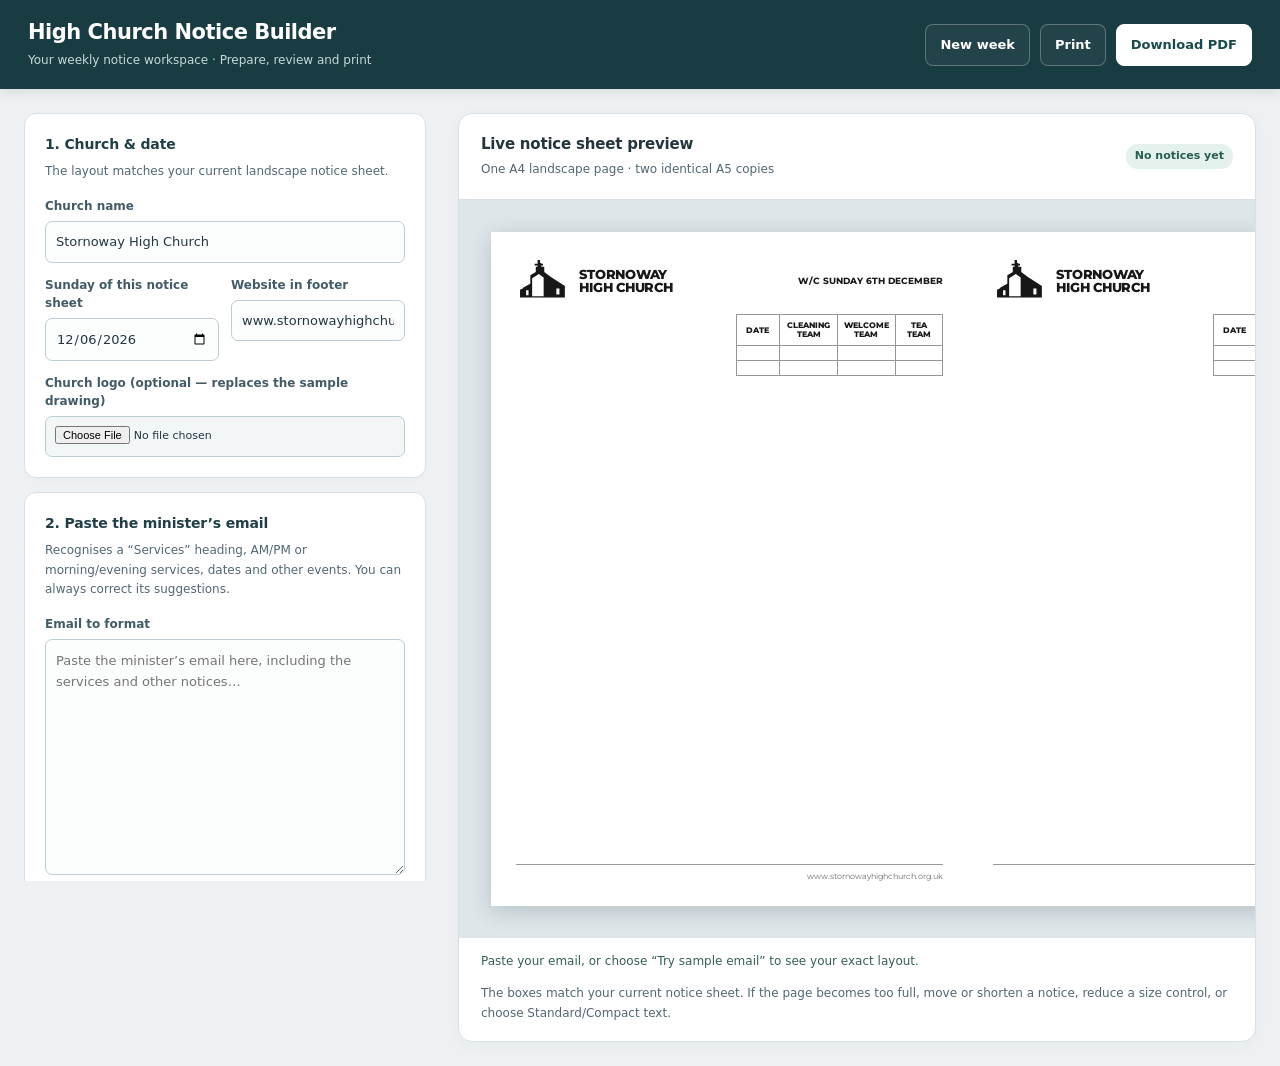
==== commit 454b23a5: "Keep notice logo, church name and date in one header row" ====
--- a/index.html
+++ b/index.html
@@ -119,10 +119,11 @@
 /* Size controls reflow content inside the fixed A4 page; preview zoom is separate. */
 .paper .half{zoom:var(--overall-scale,1.1);width:calc(148.5mm / var(--overall-scale,1.1));height:calc(210mm / var(--overall-scale,1.1))}
 .scaled-part{zoom:var(--part-scale,1);width:100%}
-.paper .half-head{flex-direction:column;align-items:stretch;gap:1mm;flex-shrink:0}
-.paper .brand{flex:none;min-height:12mm}
-.paper .brand-label{white-space:normal;overflow-wrap:anywhere;line-height:1.05}
-.paper .week-of{white-space:normal;overflow-wrap:anywhere;text-align:right;align-self:stretch;margin-left:0}
+.paper .half-head{display:grid;grid-template-columns:minmax(0,1fr) minmax(0,.8fr);align-items:center;gap:2.5mm;flex-shrink:0}
+.paper .brand{min-height:12mm}
+.paper .custom-logo{max-width:100%}
+.paper .brand-label{min-width:0;white-space:normal;overflow-wrap:anywhere;line-height:1.05}
+.paper .week-of{white-space:normal;overflow-wrap:anywhere;text-align:right;align-self:center;margin-left:0}
 .paper .half-footer{flex-shrink:0;overflow-wrap:anywhere;white-space:normal;text-align:right}
 .paper .half-footer span{max-width:100%}
 .size-controls{margin-top:14px}
@@ -513,16 +514,23 @@
   g.save();g.translate(x,y);g.scale(factor,factor);
   const height=draw(w/factor);g.restore();return y+height*factor;
  }
- function drawHeader(w){let brandX=0,brandBottom=mm(12);
-  if(logoImage){let ratio=Math.min(mm(55)/logoImage.width,mm(12)/logoImage.height,w/logoImage.width);g.drawImage(logoImage,0,0,logoImage.width*ratio,logoImage.height*ratio)}
-  else{g.fillStyle='#1a1a1a';let by=mm(1);g.fillRect(mm(1),by+mm(5.1),mm(12),mm(5.3));g.fillRect(mm(5),by+mm(1),mm(4),mm(9.5));g.fillRect(mm(6.8),by-mm(1),mm(.5),mm(2.5));g.fillRect(mm(6),by,mm(2),mm(.5));brandX=mm(18);
-   const name=S.churchName.toUpperCase().replace(/\s+HIGH CHURCH/, '\nHIGH CHURCH');
-   brandBottom=Math.max(brandBottom,lines(brandX,0,name,Math.max(mm(1),w-brandX),10.3,true,1.05));
+ function drawHeader(w){
+  // Match the preview's single row: logo and church name on the left, date on the right.
+  const gap=mm(2.5),brandWidth=(w-gap)/1.8,dateWidth=brandWidth*.8;
+  const name=S.churchName.toUpperCase().replace(/\s+HIGH CHURCH/, '\nHIGH CHURCH');
+  const nameRows=logoImage?[]:wrap(name,Math.max(mm(1),brandWidth-mm(18)),10.3,true);
+  const nameHeight=nameRows.length*pt(10.3)*1.05;
+  const wk=getDay(S.weekDate),label=`W/C SUNDAY ${ordinal(wk.getDate()).toUpperCase()} ${monthList[wk.getMonth()].toUpperCase()}`;
+  const dateRows=wrap(label,dateWidth,7.4,true),dateHeight=dateRows.length*pt(7.4)*1.2;
+  const height=Math.max(mm(12),nameHeight,dateHeight);
+  if(logoImage){const ratio=Math.min(brandWidth/logoImage.width,mm(12)/logoImage.height);
+   g.drawImage(logoImage,0,(height-logoImage.height*ratio)/2,logoImage.width*ratio,logoImage.height*ratio);
+  }else{g.fillStyle='#1a1a1a';const by=(height-mm(12))/2+mm(1);
+   g.fillRect(mm(1),by+mm(5.1),mm(12),mm(5.3));g.fillRect(mm(5),by+mm(1),mm(4),mm(9.5));g.fillRect(mm(6.8),by-mm(1),mm(.5),mm(2.5));g.fillRect(mm(6),by,mm(2),mm(.5));
+   nameRows.forEach((line,i)=>put(mm(18),(height-nameHeight)/2+i*pt(10.3)*1.05,line,10.3,true));
   }
-  const wk=getDay(S.weekDate),label=`W/C SUNDAY ${ordinal(wk.getDate()).toUpperCase()} ${monthList[wk.getMonth()].toUpperCase()}`;
-  const dateLines=wrap(label,w,7.4,true);let y=brandBottom+mm(1);
-  for(const line of dateLines){g.font=font(7.4,true);put(w-g.measureText(line).width,y,line,7.4,true);y+=pt(7.4)*1.2}
-  return y+mm(3.4);
+  dateRows.forEach((line,i)=>{g.font=font(7.4,true);put(w-g.measureText(line).width,(height-dateHeight)/2+i*pt(7.4)*1.2,line,7.4,true)});
+  return height+mm(3.4);
  }
  function drawFooter(w){g.strokeStyle='#999';g.lineWidth=mm(.24);g.beginPath();g.moveTo(0,0);g.lineTo(w,0);g.stroke();
   let y=mm(1.4);for(const line of wrap(S.website||'',w,6.45,false)){
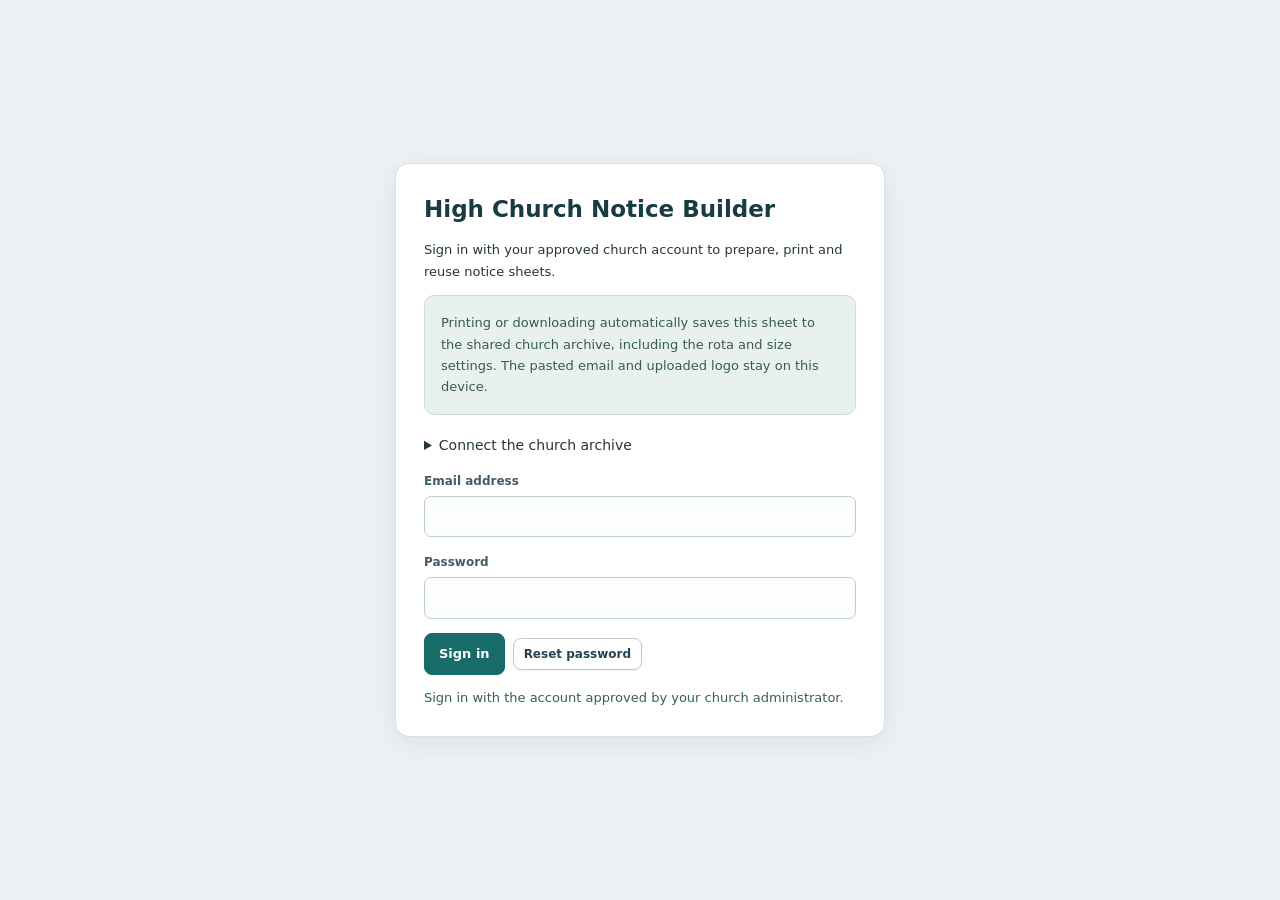
==== commit cb5ab0ed: "Require login and archive editable sheets before printing or downloading" ====
--- a/index.html
+++ b/index.html
@@ -115,7 +115,20 @@
 @media(max-width:1250px){.workspace{grid-template-columns:1fr}.editor{position:static;max-height:none}.preview-zoom{margin:0}}
 @media(max-width:650px){.topbar{padding:12px 14px}.topbar h1{font-size:16px}.topbar .hide-mobile{display:none}.workspace{padding:10px;gap:13px}.editor{padding:12px}.preview-scroll{padding:8px;min-height:350px}.preview-top h2{font-size:14px}.topbar-right .button{font-size:12px;padding:7px 8px}}
 @page{size:A4 landscape;margin:0}
-@media print{html,body{margin:0!important;padding:0!important;width:297mm!important;height:210mm!important;background:white!important;-webkit-print-color-adjust:exact;print-color-adjust:exact}.topbar,.editor,.preview-top,.feedback,.foot-help{display:none!important}.workspace{display:block!important;max-width:none!important;margin:0!important;padding:0!important}.preview-panel,.preview-scroll,.preview-zoom{display:block!important;margin:0!important;padding:0!important;width:297mm!important;height:210mm!important;min-height:0!important;border:0!important;border-radius:0!important;overflow:visible!important;zoom:1!important;box-shadow:none!important;background:white!important}.paper{box-shadow:none!important;margin:0!important;break-after:avoid;page-break-after:avoid}.half{break-inside:avoid}}
+@media print{html,body{margin:0!important;padding:0!important;width:297mm!important;height:210mm!important;background:white!important;-webkit-print-color-adjust:exact;print-color-adjust:exact}.topbar,.editor,.preview-top,.feedback,.foot-help,.output-status{display:none!important}.workspace{display:block!important;max-width:none!important;margin:0!important;padding:0!important}.preview-panel,.preview-scroll,.preview-zoom{display:block!important;margin:0!important;padding:0!important;width:297mm!important;height:210mm!important;min-height:0!important;border:0!important;border-radius:0!important;overflow:visible!important;zoom:1!important;box-shadow:none!important;background:white!important}.paper{box-shadow:none!important;margin:0!important;break-after:avoid;page-break-after:avoid}.half{break-inside:avoid}}
+[hidden]{display:none!important}
+#signInScreen{min-height:100vh;display:grid;place-items:center;padding:24px}
+.sign-in-card{width:100%;max-width:490px;background:white;border:1px solid #d7e0e4;border-radius:14px;padding:28px;box-shadow:0 6px 24px #162c4015}
+.sign-in-card h1{font-size:23px;color:#183c42;margin:0 0 12px}
+.sign-in-card .field{margin-top:16px}.sign-in-card details{margin-top:20px}
+.sign-in-card p{font-size:13px;line-height:1.65}.sign-in-card .feedback{padding:12px 0 0}
+#nativePrintWarning{display:none}
+.output-status{padding:12px 24px;background:#e5f1ed;color:#285c50;font-size:14px}.output-status.warn{background:#fff0e9;color:#963b2d}
+@media print{body.print-blocked #application,body.signed-out #application,#signInScreen{display:none!important}body.print-blocked #nativePrintWarning,body.signed-out #nativePrintWarning{display:block!important}}
+
+#sharedArchive .field{margin-top:10px}
+#archiveResults .archive-text{white-space:pre-wrap;overflow-wrap:anywhere;font-size:12px}
+#archiveResults .entry h3{font-size:13px;margin:0 0 6px}
 /* Size controls reflow content inside the fixed A4 page; preview zoom is separate. */
 .paper .half{zoom:var(--overall-scale,1.1);width:calc(148.5mm / var(--overall-scale,1.1));height:calc(210mm / var(--overall-scale,1.1))}
 .scaled-part{zoom:var(--part-scale,1);width:100%}
@@ -209,8 +222,22 @@
 
 </style>
 </head>
-<body>
-<header class="topbar"><div><h1>High Church Notice Builder</h1><p>Your weekly notice workspace · Prepare, review and print</p></div><div class="topbar-right"><button type="button" id="resetWeek" class="button dark hide-mobile">New week</button><button type="button" class="button dark hide-mobile" id="printTop">Print</button><button type="button" class="button dark" id="pdfTop">Download PDF</button></div></header>
+<body class="signed-out">
+<section id="signInScreen" aria-labelledby="signInTitle"><div class="sign-in-card">
+<h1 id="signInTitle">High Church Notice Builder</h1><p>Sign in with your approved church account to prepare, print and reuse notice sheets.</p>
+<p class="note">Printing or downloading automatically saves this sheet to the shared church archive, including the rota and size settings. The pasted email and uploaded logo stay on this device.</p>
+  <details id="archiveConnection"><summary>Connect the church archive</summary><p class="small-muted">Your administrator supplies these public connection details. They are not a password.</p>
+  <div class="field"><label for="firebaseProject">Firebase project ID</label><input id="firebaseProject" autocomplete="off" spellcheck="false"></div>
+  <div class="field"><label for="firebaseKey">Firebase web API key</label><input id="firebaseKey" autocomplete="off" spellcheck="false"></div>
+  <div class="actions"><button type="button" class="button sm" id="connectArchive">Save connection</button></div></details>
+  <form id="archiveLogin"><div class="field"><label for="archiveEmail">Email address</label><input id="archiveEmail" type="email" autocomplete="username" required></div>
+  <div class="field"><label for="archivePassword">Password</label><input id="archivePassword" type="password" autocomplete="current-password" required></div>
+  <div class="actions"><button type="submit" class="button primary">Sign in</button><button type="button" class="button sm" id="archiveResetPassword">Reset password</button></div></form>
+<p class="feedback" id="archiveStatus" role="status" aria-live="polite"></p><noscript>JavaScript is required to sign in and use this app.</noscript></div></section>
+<p id="nativePrintWarning">Please sign in and use the app’s Print button so the sheet is saved to the archive first.</p>
+<div id="application" hidden inert>
+<header class="topbar"><div><h1>High Church Notice Builder</h1><p>Your weekly notice workspace · Prepare, review and print</p></div><div class="topbar-right"><button type="button" class="button sm" id="archiveSignOut">Sign out</button><button type="button" id="resetWeek" class="button dark hide-mobile">New week</button><button type="button" class="button dark hide-mobile" id="printTop">Print</button><button type="button" class="button dark" id="pdfTop">Download PDF</button></div></header>
+<div id="outputStatus" class="output-status" role="status" aria-live="polite" hidden></div>
 <main class="workspace">
 <div class="editor">
   <section class="editor-section"><h2>1. Church &amp; date</h2><p class="hint">The layout matches your current landscape notice sheet.</p><div class="form-row">
@@ -240,12 +267,24 @@
   <div class="field"><label for="rotaSize">Cleaning, welcome &amp; tea rota <output id="rotaSizeValue" for="rotaSize">100%</output></label><input id="rotaSize" type="range" min="70" max="150" step="5" value="100"></div>
   <div class="field"><label for="footerSize">Website footer <output id="footerSizeValue" for="footerSize">100%</output></label><input id="footerSize" type="range" min="70" max="150" step="5" value="100"></div>
   </details><button class="button sm" id="resetSizes" type="button">Reset sizes</button>
-  </div><div class="actions"><button class="button primary" id="pdfBottom" type="button">Download PDF</button><button class="button" id="printBottom" type="button">Print</button></div><p class="small-muted">Download PDF saves the sheet directly to your device. Alternatively use Print. A4 landscape, two identical A5 copies.</p></section>
+  </div><div class="actions"><button class="button primary" id="pdfBottom" type="button">Download PDF</button><button class="button" id="printBottom" type="button">Print</button></div><p class="small-muted">Printing and downloads save the sheet to the shared archive first. An internet connection is required. A4 landscape, two identical A5 copies.</p></section>
   <section class="editor-section"><h2>7. Save or reopen a draft</h2><p class="hint">Keep a separate file of your work, or move it to a different computer.</p><div class="actions"><button type="button" class="button" id="saveDraft">Download editable draft</button><label class="button" for="openDraft" style="cursor:pointer">Open saved draft</label><input id="openDraft" type="file" accept="application/json,.json" style="position:absolute;width:1px;height:1px;opacity:0" /></div></section>
-  <div class="note">Your changes are saved in this browser automatically. The email is processed in your browser and is not uploaded by this programme. Save editable drafts for backup, especially before switching browser, device, or website address.</div>
+  <section class="editor-section" id="sharedArchive"><h2>8. Shared notice archive</h2>
+  <p class="hint">Print and download save your sheet automatically. Find a saved week below to reopen it or reuse individual notices.</p>
+  <div id="archiveAccount" hidden><div id="signedInArchiveStatus"></div><p class="small-muted" id="archiveSignedIn"></p>
+  <div class="field"><label for="archiveTitle">Archive title (optional)</label><input id="archiveTitle" maxlength="120" placeholder="e.g. Harvest service and youth group"></div>
+  <div class="actions"><button type="button" class="button primary" id="archivePublish">Save sheet now</button></div>
+  <p class="small-muted">Saves the editable sheet, including the rota and size settings, for your church team. The pasted email and logo stay local. Unchanged sheets are saved once.</p>
+  <div class="field"><label for="archiveSearch">Find a past notice or service</label><input id="archiveSearch" type="search" placeholder="e.g. youth group"></div>
+  <div class="actions"><button type="button" class="button sm" id="archiveRefresh">Refresh archive</button><button type="button" class="button sm" id="archiveOlder" hidden>Load older weeks</button></div>
+  <p class="small-muted" id="archiveCount"></p><div id="archiveResults"></div></div>
+  <p class="small-muted" id="archiveHint" hidden>The email mentions repeating a notice. Search the shared archive, then review dates and wording before reusing it.</p>
+  </section>
+  <div class="note">Your changes are saved in this browser automatically. The email is processed in your browser. Printing, downloading or choosing Save sheet now shares the editable sheet and rota with your approved church team. The pasted email and logo stay local. Save editable drafts for backup, especially before switching browser, device, or website address.</div>
 </div>
 <div class="preview-panel"><div class="preview-top"><div><h2>Live notice sheet preview</h2><p>One A4 landscape page · two identical A5 copies</p></div><span class="pill" id="previewStatus">Ready to print</span></div><div class="preview-scroll"><div class="preview-zoom" id="previewZoom"><div class="paper" id="paper"></div></div></div><div class="feedback" id="layoutFeedback" role="status" aria-live="polite"></div><div class="feedback" id="feedback" role="status" aria-live="polite"></div><div class="foot-help">The boxes match your current notice sheet. If the page becomes too full, move or shorten a notice, reduce a size control, or choose Standard/Compact text.</div></div>
 </main>
+</div>
 <script>
 (()=>{'use strict';
 const $=id=>document.getElementById(id), STORAGE='stornoway-high-church-notices-v3';
@@ -381,7 +420,7 @@
  const special=weather?'Adverse Weather':/\bordination\b/i.test(block)?'Ordination':/\blivestream\b/i.test(block)?'Livestream':/\bsunday school\b/i.test(block)?'Sunday School':/\byouth group\b/i.test(block)?'Youth Group':/\bmanagement committee\b/i.test(block)?'Management Committee':/\btalking faith\b/i.test(block)?'Talking Faith':/\bsounds familiar\b/i.test(block)?'Sounds Familiar':'Church Notice';
  return{id:newid++,title:special,body:block,column:weather||special==='Ordination'?'left':'right'};
 }
-function parseEmail(raw){let cleaned=String(raw||'').replace(/\r\n?/g,'\n').replace(/\u00a0/g,' ').replace(/\t/g,' ').replace(/[\u2022\u25e6]/g,'-')
+function parseEmail(raw){$('archiveHint').hidden=!/\b(repeat|same as last|last week[’']?s)\b/i.test(raw);let cleaned=String(raw||'').replace(/\r\n?/g,'\n').replace(/\u00a0/g,' ').replace(/\t/g,' ').replace(/[\u2022\u25e6]/g,'-')
  .replace(/^\s*(?:hi|hello|dear)\b[^\n]{0,60}\n+/i,'').replace(/\n\s*(?:kind regards|best wishes|many thanks|regards|every blessing|sent from my (?:iphone|ipad))\b[\s\S]*$/i,'').trim();
  let ref=getDay(S.weekDate),services=[],notices=[],context='unknown',date=null,notes=[],lastService=null;
  function flush(){let txt=notes.join('\n').trim();notes=[];if(!txt)return;let n=inferNoticeV3(txt,ref);if(n){const prior=notices[notices.length-1];if((n.title==='Adverse Weather'||(n.title==='Livestream'&&/weather/i.test(n.body)))&&prior?.title==='Adverse Weather'){prior.body+='\n\n'+n.body}else notices.push(n)}}
@@ -452,14 +491,14 @@
 $('clearEmail').addEventListener('click',()=>{$('emailInput').value='';S.emailInput='';schedule()});
 $('addService').addEventListener('click',()=>{S.services.push({id:newid++,heading:'Sunday service',body:''});renderEditors();schedule()});
 $('addNotice').addEventListener('click',()=>{S.notices.push({id:newid++,title:'New notice',body:'',column:'right'});renderEditors();schedule()});
-$('resetWeek').addEventListener('click',()=>{if(!confirm('Start a new notice sheet? This clears services, other notices and pasted email, but keeps the church details, rota and service times.'))return;S.services=[];S.notices=[];S.emailInput='';S.weekDate=getSunday();$('weekDate').value=S.weekDate;$('emailInput').value='';renderEditors();schedule()});
-async function printNow(){try{await ensureSheetFont();renderPaper();window.print()}catch(e){setFeedback('Print failed: '+e.message,true)}}$('printTop').addEventListener('click',printNow);$('printBottom').addEventListener('click',printNow);
+$('resetWeek').addEventListener('click',()=>{if(!confirm('Start a new notice sheet? This clears services, other notices and pasted email, but keeps the church details, rota and service times.'))return;S.services=[];S.notices=[];S.emailInput='';$('archiveTitle').value='';S.weekDate=getSunday();$('weekDate').value=S.weekDate;$('emailInput').value='';renderEditors();schedule()});
+async function printNow(){await runArchivedOutput('Print',async guard=>{await ensureSheetFont();guard();renderPaper();window.print()})}$('printTop').addEventListener('click',printNow);$('printBottom').addEventListener('click',printNow);
 // Standalone PDF exporter. Uses an A4 canvas at 240 DPI and embeds it in a
 // standards-compliant single-page PDF. No internet, CDNs or popups required.
 function safeFileName(){return 'High-Church-Notices-'+(S.weekDate||'week')}
 function blobDownload(blob,filename){const link=document.createElement('a');const url=URL.createObjectURL(blob);link.href=url;link.download=filename;document.body.appendChild(link);link.click();link.remove();setTimeout(()=>URL.revokeObjectURL(url),15000)}
-function exportDraft(){const data={format:'stornoway-high-church-notices',version:3,savedAt:new Date().toISOString(),settings:S};blobDownload(new Blob([JSON.stringify(data,null,2)],{type:'application/json'}),safeFileName()+'-draft.json');setFeedback('Draft downloaded. You can reopen it later using “Open saved draft”.')}
-function importDraftFile(file){if(!file)return;const reader=new FileReader();reader.onload=()=>{try{const parsed=JSON.parse(String(reader.result));if(parsed.format!=='stornoway-high-church-notices'||!parsed.settings||!Array.isArray(parsed.settings.services)||!Array.isArray(parsed.settings.notices))throw new Error('Invalid notice sheet draft');S={...S,...parsed.settings,sizes:normaliseSizes(parsed.settings.sizes)};refreshFields();renderEditors();schedule();setFeedback('Saved draft loaded successfully.')}catch(e){setFeedback('Could not open this file. Choose a draft JSON saved from this programme.',true)}};reader.readAsText(file)}
+async function exportDraft(){await runArchivedOutput('Draft download',async guard=>{guard();const data={format:'stornoway-high-church-notices',version:3,savedAt:new Date().toISOString(),settings:S};blobDownload(new Blob([JSON.stringify(data,null,2)],{type:'application/json'}),safeFileName()+'-draft.json');setFeedback('Draft downloaded and sheet saved in the archive. You can reopen the draft later.');})}
+function importDraftFile(file){if(!file)return;const reader=new FileReader();reader.onload=()=>{try{const parsed=JSON.parse(String(reader.result));if(parsed.format!=='stornoway-high-church-notices'||!parsed.settings||!Array.isArray(parsed.settings.services)||!Array.isArray(parsed.settings.notices))throw new Error('Invalid notice sheet draft');S={...S,...parsed.settings,sizes:normaliseSizes(parsed.settings.sizes)};$('archiveTitle').value='';refreshFields();renderEditors();schedule();setFeedback('Saved draft loaded successfully.')}catch(e){setFeedback('Could not open this file. Choose a draft JSON saved from this programme.',true)}};reader.readAsText(file)}
 function refreshFields(){refreshSizes();['churchName','website','weekDate','morningTime','eveningTime','midweekTime','emailInput','typeSize'].forEach(id=>$(id).value=S[id]||'');}
 async function makeCanvas(){await ensureSheetFont();let logoImage=null;
  if(S.logo){logoImage=await new Promise(resolve=>{let img=new Image();img.onload=()=>resolve(img);img.onerror=()=>resolve(null);img.src=S.logo})}
@@ -571,19 +610,208 @@
  const xref=bytes;append('xref\n0 6\n0000000000 65535 f \n');for(let i=1;i<=5;i++)append(String(offsets[i]).padStart(10,'0')+' 00000 n \n');append(`trailer\n<</Size 6 /Root 1 0 R>>\nstartxref\n${xref}\n%%EOF\n`);
  return new Blob(chunks,{type:'application/pdf'});
 }
-async function downloadPdf(){try{
-  renderPaper();const {canvas,fit}=await makeCanvas();const base64=canvas.toDataURL('image/jpeg',.95).split(',')[1];const pdf=buildPdf(base64Bytes(base64),canvas.width,canvas.height);
+async function downloadPdf(){await runArchivedOutput('PDF download',async guard=>{
+  renderPaper();const {canvas,fit}=await makeCanvas();const base64=canvas.toDataURL('image/jpeg',.95).split(',')[1];const pdf=buildPdf(base64Bytes(base64),canvas.width,canvas.height);guard();
   blobDownload(pdf,safeFileName()+'.pdf');setFeedback(!fit.left||!fit.right?'PDF downloaded, but some content may be close to the bottom of the page. Please check the PDF before printing.':'PDF downloaded successfully. A4 landscape with two identical A5 notices.',!fit.left||!fit.right);
- }catch(e){setFeedback('PDF download failed: '+String(e.message||e)+'. Try the Print button and choose Save as PDF.',true)}
+ });
 }
 $('pdfTop').addEventListener('click',downloadPdf);
 $('pdfBottom').addEventListener('click',downloadPdf);
 $('saveDraft').addEventListener('click',exportDraft);
 $('openDraft').addEventListener('change',e=>{importDraftFile(e.target.files?.[0]);e.target.value=''});
 
+// Required church sign-in and archive. These are PUBLIC web-app connection settings.
+// Never put service-account keys, passwords or private keys here.
+const FIREBASE_CONFIG={projectId:'high-church-notices',apiKey:'AIzaSyDvdvTRj_T14ZYcF7fz8eUCGpuF_uukAWQ'};
+const ARCHIVE_CONNECTION='high-church-firebase-connection-v1';
+let archiveConfig=null,archiveSession=null,archiveGeneration=0,archiveBusy=false,outputBusy=false;
+let lastSavedSignature='',approvedSession=false;
+let archiveWeeks=[],archiveNextPage='';
+function showApplication(visible){
+ approvedSession=visible;$('application').hidden=!visible;$('application').inert=!visible;
+ $('signInScreen').hidden=visible;document.body.classList.toggle('signed-out',!visible);
+ (visible?$('signedInArchiveStatus'):$('archiveLogin').parentElement).appendChild($('archiveStatus'));
+ if(visible){renderPaper();$('churchName').focus()}else{$('archiveEmail').focus()}
+}
+function requireApproved(){if(!archiveSession||!approvedSession)throw new Error('Sign in with an approved account first.')}
+function archiveMessage(message,warn=false){setFeedback(message,warn,'archiveStatus')}
+function validConnection(config){return config&&/^[a-z][a-z0-9-]{4,28}[a-z0-9]$/.test(config.projectId)&&/^AIza[\w-]{20,100}$/.test(config.apiKey)}
+function loadArchiveConnection(){let config=FIREBASE_CONFIG;
+ try{const saved=JSON.parse(localStorage.getItem(ARCHIVE_CONNECTION));if(validConnection(saved))config=saved}catch(e){}
+ if(validConnection(config)){archiveConfig={...config};$('firebaseProject').value=config.projectId;$('firebaseKey').value=config.apiKey}
+ $('archiveConnection').open=!archiveConfig;
+ archiveMessage(archiveConfig?'Sign in with the account approved by your church administrator.':'Connect the church archive before signing in.');
+}
+function clearArchiveSession(){showApplication(false);outputStatus('');lastSavedSignature='';archiveGeneration++;archiveSession=null;archiveWeeks=[];archiveNextPage='';
+ $('archivePassword').value='';$('archiveResults').replaceChildren();$('archiveCount').textContent='';
+ $('archiveAccount').hidden=true;$('archiveLogin').hidden=false;$('archiveSignedIn').textContent='';
+}
+async function archiveJSON(url,options={}){
+ let response;
+ try{response=await fetch(url,{...options,signal:AbortSignal.timeout(30000),referrerPolicy:'strict-origin-when-cross-origin'})}
+ catch(e){throw new Error('Cannot reach the archive. Check your internet connection and try again.')}
+ let data;try{data=await response.json()}catch(e){throw new Error('The archive returned an unexpected response.')}
+ if(!response.ok){const code=data?.error?.message||'';
+  if(response.status===401)throw new Error('Your session has expired. Sign out and sign in again.');
+  if(response.status===403)throw new Error('Archive access denied. Ask your administrator to approve your account and check the database rules.');
+  if(response.status===404){const error=new Error('Archive not set up or account not approved. Contact your church administrator.');error.status=404;throw error}
+  if(response.status===409||response.status===412){const error=new Error('This sheet is already in the archive.');error.status=response.status;throw error}
+  if(/INVALID_LOGIN_CREDENTIALS|EMAIL_NOT_FOUND|INVALID_PASSWORD|USER_DISABLED/.test(code))throw new Error('Sign-in failed. Check your email and password, or contact your administrator.');
+  if(/TOO_MANY_ATTEMPTS/.test(code))throw new Error('Too many attempts. Please try again later.');
+  throw new Error('Archive request failed. Check the connection details and Firebase setup, then try again.');
+ }return data;
+}
+async function archiveTask(work){if(archiveBusy)return;archiveBusy=true;const generation=archiveGeneration;
+ const buttons=[...document.querySelectorAll('#sharedArchive button,#signInScreen button')];buttons.forEach(b=>b.disabled=true);
+ try{await work(generation)}catch(e){if(generation===archiveGeneration)archiveMessage(e.message,true)}
+ finally{archiveBusy=false;buttons.forEach(b=>b.disabled=false)}
+}
+async function archiveToken(){const session=archiveSession;if(!session)throw new Error('Sign in to use the archive.');
+ if(Date.now()<session.expiresAt-60000)return session.idToken;
+ const data=await archiveJSON('https://securetoken.googleapis.com/v1/token?key='+encodeURIComponent(archiveConfig.apiKey),{
+  method:'POST',headers:{'Content-Type':'application/x-www-form-urlencoded'},body:new URLSearchParams({grant_type:'refresh_token',refresh_token:session.refreshToken})});
+ if(archiveSession!==session)throw new Error('The archive session changed. Please try again.');
+ session.idToken=data.id_token;session.refreshToken=data.refresh_token;session.expiresAt=Date.now()+Number(data.expires_in)*1000;return session.idToken;
+}
+function archiveBase(){return 'https://firestore.googleapis.com/v1/projects/'+archiveConfig.projectId+'/databases/(default)/documents'}
+async function archiveRequest(path,options={}){const token=await archiveToken();return archiveJSON(archiveBase()+path,{...options,headers:{'Content-Type':'application/json',Authorization:'Bearer '+token}})}
+function archiveContent(raw){const data=JSON.parse(raw);
+ if(!data||!Array.isArray(data.services)||!Array.isArray(data.notices)||data.services.length>200||data.notices.length>200)throw new Error('Invalid archive content');
+ const text=value=>{if(typeof value!=='string'||value.length>20000)throw new Error('Invalid archive text');return value};
+ const result={services:data.services.map(s=>({heading:text(s.heading),body:text(s.body)})),notices:data.notices.map(n=>({title:text(n.title),body:text(n.body),column:n.column==='left'?'left':'right'}))};
+ if(data.sheet){const sheet=data.sheet;
+  const rota=Array.isArray(sheet.rota)&&sheet.rota.length===2?sheet.rota.map(r=>({week:text(r.week),cleaning:text(r.cleaning),welcome:text(r.welcome),tea:text(r.tea)})):null;
+  if(!rota||!/^\d{4}-\d{2}-\d{2}$/.test(sheet.weekDate))throw new Error('Invalid saved sheet');
+  result.sheet={churchName:text(sheet.churchName),website:text(sheet.website),weekDate:sheet.weekDate,rota,
+   morningTime:text(sheet.morningTime),eveningTime:text(sheet.eveningTime),midweekTime:text(sheet.midweekTime),
+   typeSize:['large','normal','tiny'].includes(sheet.typeSize)?sheet.typeSize:'large',sizes:normaliseSizes(sheet.sizes)};
+ }return result;
+}
+function renderArchive(){const query=$('archiveSearch').value.trim().toLocaleLowerCase('en-GB');
+ const shown=archiveWeeks.filter(w=>(w.title+' '+w.weekDate+' '+JSON.stringify(w.content)).toLocaleLowerCase('en-GB').includes(query));
+ $('archiveCount').textContent=`${shown.length} matching weeks of ${archiveWeeks.length} loaded.`+(archiveNextPage?' Load older weeks to search more history.':'');
+ $('archiveOlder').hidden=!archiveNextPage;
+ $('archiveResults').innerHTML=shown.map(w=>`<details class="entry"><summary>${esc(w.weekDate)} · ${esc(w.title)}</summary>${w.content.sheet?`<div class="actions"><button type="button" class="button sm" data-open-sheet="${esc(w.id)}">Open saved sheet</button></div>`:''}${['services','notices'].map(group=>w.content[group].map((item,index)=>`<div class="entry"><h3>${esc(item.title||item.heading)}</h3><div class="archive-text">${esc(item.body)}</div><div class="actions"><button type="button" class="button sm" data-archive-week="${esc(w.id)}" data-archive-group="${group}" data-archive-index="${index}">Add ${group==='services'?'service':'notice'} to this week</button></div></div>`).join('')).join('')}</details>`).join('')||'<p class="small-muted">No matching notices. Try another phrase or load older weeks.</p>';
+}
+async function fetchArchive(generation,older=false){const params=new URLSearchParams({pageSize:'50',orderBy:'createdAt desc, __name__ desc'});
+ if(older&&archiveNextPage)params.set('pageToken',archiveNextPage);
+ const data=await archiveRequest('/noticeArchive?'+params.toString().replace(/\+/g,'%20'));
+ if(generation!==archiveGeneration)return;
+ let skipped=0;const weeks=(data.documents||[]).flatMap(doc=>{try{
+  const f=doc.fields,id=doc.name.split('/').pop();if(!/^[a-zA-Z0-9-]+$/.test(id))throw new Error('Invalid archive ID');
+  if(typeof f.title?.stringValue!=='string'||typeof f.weekDate?.stringValue!=='string')throw new Error('Invalid archive header');
+  return [{id,title:f.title.stringValue,weekDate:f.weekDate.stringValue,content:archiveContent(f.content.stringValue)}];
+ }catch(e){skipped++;return []}});
+ archiveWeeks=older?[...archiveWeeks,...weeks.filter(w=>!archiveWeeks.some(old=>old.id===w.id))]:weeks;
+ archiveNextPage=data.nextPageToken||'';renderArchive();
+ archiveMessage(skipped?'Some unreadable archive entries were skipped. Contact your administrator.':'Archive loaded. Review dates and wording before reusing a notice.',!!skipped);
+}
+$('connectArchive').addEventListener('click',()=>{const config={projectId:$('firebaseProject').value.trim(),apiKey:$('firebaseKey').value.trim()};
+ if(!validConnection(config)){archiveMessage('Enter the Firebase project ID and web API key supplied by your administrator.',true);return}
+ clearArchiveSession();archiveConfig=config;
+ try{localStorage.setItem(ARCHIVE_CONNECTION,JSON.stringify(config))}catch(e){}
+ $('archiveConnection').open=false;archiveMessage('Connection saved. Sign in to access the church archive.');
+});
+$('archiveLogin').addEventListener('submit',e=>{e.preventDefault();archiveTask(async generation=>{
+ if(!archiveConfig)throw new Error('Connect the church archive first.');
+ const email=$('archiveEmail').value.trim(),password=$('archivePassword').value;$('archivePassword').value='';
+ const data=await archiveJSON('https://identitytoolkit.googleapis.com/v1/accounts:signInWithPassword?key='+encodeURIComponent(archiveConfig.apiKey),{method:'POST',headers:{'Content-Type':'application/json'},body:JSON.stringify({email,password,returnSecureToken:true})});
+ if(generation!==archiveGeneration)return;
+ archiveSession={uid:data.localId,idToken:data.idToken,refreshToken:data.refreshToken,expiresAt:Date.now()+Number(data.expiresIn)*1000};
+ try{const member=await archiveRequest('/members/'+encodeURIComponent(data.localId));
+  if(member.fields?.enabled?.booleanValue!==true)throw new Error('This account has not been approved for the church archive.');
+ }catch(error){archiveSession=null;throw error}
+ if(generation!==archiveGeneration)return;
+ showApplication(true);
+ $('archiveSignedIn').textContent='Signed in as '+email;$('archiveAccount').hidden=false;$('archiveLogin').hidden=true;
+ await fetchArchive(generation);
+})});
+$('archiveSignOut').addEventListener('click',()=>{clearArchiveSession();archiveMessage('Signed out. Your local notice sheet is unchanged.');});
+$('archiveResetPassword').addEventListener('click',()=>archiveTask(async()=>{
+ if(!archiveConfig)throw new Error('Connect the church archive first.');const email=$('archiveEmail').value.trim();
+ if(!$('archiveEmail').checkValidity()||!email)throw new Error('Enter your email address first.');
+ await archiveJSON('https://identitytoolkit.googleapis.com/v1/accounts:sendOobCode?key='+encodeURIComponent(archiveConfig.apiKey),{method:'POST',headers:{'Content-Type':'application/json'},body:JSON.stringify({requestType:'PASSWORD_RESET',email})});
+ archiveMessage('If this email has an account, a password reset email will be sent. Check your inbox.');
+}));
+function archiveSnapshot(){requireApproved();
+ const weekDate=S.weekDate,title=$('archiveTitle').value.trim()||'Notice sheet — '+weekDate;
+ const sheet={churchName:S.churchName,website:S.website,weekDate,rota:S.rota,
+  morningTime:S.morningTime,eveningTime:S.eveningTime,midweekTime:S.midweekTime,typeSize:S.typeSize,sizes:S.sizes};
+ const content=archiveContent(JSON.stringify({services:S.services,notices:S.notices,sheet}));
+ if(!content.services.length&&!content.notices.length)throw new Error('Add a service or notice before saving or exporting.');
+ const encoded=JSON.stringify(content);if(new Blob([encoded]).size>100000)throw new Error('This sheet is too large to archive. Shorten the notices first.');
+ return {title,weekDate,encoded,signature:JSON.stringify({project:archiveConfig.projectId,uid:archiveSession.uid,title,weekDate,content})};
+}
+async function saveArchiveSnapshot(snapshot,generation){
+ const token=await archiveToken();
+ const digest=await crypto.subtle.digest('SHA-256',new TextEncoder().encode(snapshot.signature));
+ const id='sheet-'+[...new Uint8Array(digest)].map(b=>b.toString(16).padStart(2,'0')).join('');
+ if(generation!==archiveGeneration)throw new Error('You signed out before saving finished.');
+ function verifySaved(document){
+  if(generation!==archiveGeneration)throw new Error('You signed out before saving finished.');
+  const fields=document.fields;
+  if(fields?.createdBy?.stringValue!==archiveSession.uid||fields?.title?.stringValue!==snapshot.title||fields?.weekDate?.stringValue!==snapshot.weekDate||fields?.content?.stringValue!==snapshot.encoded)throw new Error('An archive entry conflicts with this sheet. Contact your administrator.');
+ }
+ let exists=false;
+ try{verifySaved(await archiveRequest('/noticeArchive/'+id));exists=true}catch(e){if(e.status!==404)throw e}
+ if(!exists){
+  const name=`projects/${archiveConfig.projectId}/databases/(default)/documents/noticeArchive/${id}`;
+  const fields={title:{stringValue:snapshot.title},weekDate:{stringValue:snapshot.weekDate},content:{stringValue:snapshot.encoded},createdBy:{stringValue:archiveSession.uid}};
+  try{await archiveJSON(archiveBase()+':commit',{method:'POST',headers:{'Content-Type':'application/json',Authorization:'Bearer '+token},body:JSON.stringify({writes:[{update:{name,fields},currentDocument:{exists:false},updateTransforms:[{fieldPath:'createdAt',setToServerValue:'REQUEST_TIME'}]}]})})}
+  catch(e){if(e.status!==409&&e.status!==412)throw e;verifySaved(await archiveRequest('/noticeArchive/'+id))}
+ }
+ if(generation!==archiveGeneration)throw new Error('You signed out before saving finished.');
+ lastSavedSignature=snapshot.signature;archiveMessage('Sheet saved in the shared archive.');return id;
+}
+function outputStatus(message,warn=false){$('outputStatus').hidden=!message;$('outputStatus').textContent=message;$('outputStatus').className='output-status'+(warn?' warn':'')}
+async function runArchivedOutput(label,produce){
+ if(outputBusy||archiveBusy){setFeedback('Please wait for the current archive operation to finish.',true);return}
+ const generation=archiveGeneration;let buttons=[];
+ try{requireApproved();outputBusy=true;
+  const snapshot=archiveSnapshot();
+  $('application').querySelector('.editor').inert=true;
+  buttons=[...document.querySelectorAll('#resetWeek,#printTop,#printBottom,#pdfTop,#pdfBottom')];buttons.forEach(b=>b.disabled=true);
+  setFeedback('Saving the sheet to the shared archive…');outputStatus('Saving the sheet to the shared archive…');
+  await saveArchiveSnapshot(snapshot,generation);
+  const guard=()=>{requireApproved();if(generation!==archiveGeneration||archiveSnapshot().signature!==snapshot.signature)throw new Error('The sheet changed while saving. Please try again.')};
+  guard();await produce(guard);outputStatus('Sheet saved in the shared archive.');
+ }catch(e){if(generation===archiveGeneration){const message=label+' stopped: '+e.message+' No output was produced.';setFeedback(message,true);archiveMessage(message,true);outputStatus(message,true)}}
+ finally{outputBusy=false;$('application').querySelector('.editor').inert=false;buttons.forEach(b=>b.disabled=false)}
+}
+$('archivePublish').addEventListener('click',()=>archiveTask(async generation=>{
+ const snapshot=archiveSnapshot();await saveArchiveSnapshot(snapshot,generation);
+ await fetchArchive(generation);archiveMessage('Sheet saved in the archive. Unchanged sheets are not duplicated.');
+}));
+// Native browser printing cannot await a cloud write. Only print an already-saved, unchanged sheet.
+window.addEventListener('beforeprint',()=>{let allowed=false;
+ try{allowed=approvedSession&&Date.now()<archiveSession.expiresAt&&lastSavedSignature===archiveSnapshot().signature}catch(e){}
+ document.body.classList.toggle('print-blocked',!allowed);
+ if(!allowed&&approvedSession)setFeedback('Use the app’s Print button to save this sheet before printing.',true);
+});
+window.addEventListener('afterprint',()=>document.body.classList.remove('print-blocked'));
+
+$('archiveRefresh').addEventListener('click',()=>archiveTask(g=>fetchArchive(g)));
+$('archiveOlder').addEventListener('click',()=>archiveTask(g=>fetchArchive(g,true)));
+$('archiveSearch').addEventListener('input',renderArchive);
+$('archiveResults').addEventListener('click',e=>{
+ const open=e.target.closest('[data-open-sheet]');if(open){
+  if(!approvedSession)return;const week=archiveWeeks.find(w=>w.id===open.dataset.openSheet);if(!week?.content.sheet)return;
+  if(!confirm('Replace the current sheet with this archived version? Its rota and size settings will be restored. Your current logo will be kept.'))return;
+  S={...S,...week.content.sheet,services:week.content.services.map(item=>({...item,id:newid++})),notices:week.content.notices.map(item=>({...item,id:newid++})),emailInput:''};
+  $('archiveTitle').value=week.title;refreshFields();renderEditors();schedule();archiveMessage('Saved sheet opened. Your current logo was kept; review dates and rota before printing.');return;
+ }
+ const button=e.target.closest('[data-archive-week]');if(!button||!archiveSession)return;
+ const week=archiveWeeks.find(w=>w.id===button.dataset.archiveWeek),group=button.dataset.archiveGroup,item=week?.content[group]?.[Number(button.dataset.archiveIndex)];
+ if(!item)return;
+ if(!confirm('Add this archived '+(group==='services'?'service':'notice')+' to the current sheet? Please check its dates and wording.'))return;
+ S[group].push({...item,id:newid++});renderEditors();schedule();archiveMessage('Added to this week. Review the dates and wording before printing.');
+});
+
 function load(){try{const current=localStorage.getItem(STORAGE);const raw=current||localStorage.getItem('stornoway-high-church-notices-v2');if(raw){const old=JSON.parse(raw);if(old&&typeof old==='object'){S={...S,...old,sizes:normaliseSizes(old.sizes)};if(!current&&S.typeSize==='normal')S.typeSize='large';if(!['large','normal','tiny'].includes(S.typeSize))S.typeSize='large';if(!Array.isArray(S.services))S.services=[];if(!Array.isArray(S.notices))S.notices=[];if(!Array.isArray(S.rota)||S.rota.length!==2)S.rota=[{week:'',cleaning:'',welcome:'',tea:''},{week:'',cleaning:'',welcome:'',tea:''}]}}}catch(e){}
 refreshFields();renderEditors();renderPaper()}
+$('application').addEventListener('click',e=>{if(!approvedSession){e.preventDefault();e.stopImmediatePropagation()}},true);
 load();
+loadArchiveConnection();
 ensureSheetFont().then(renderPaper).catch(e=>setFeedback(e.message,true));
 })();
 </script>
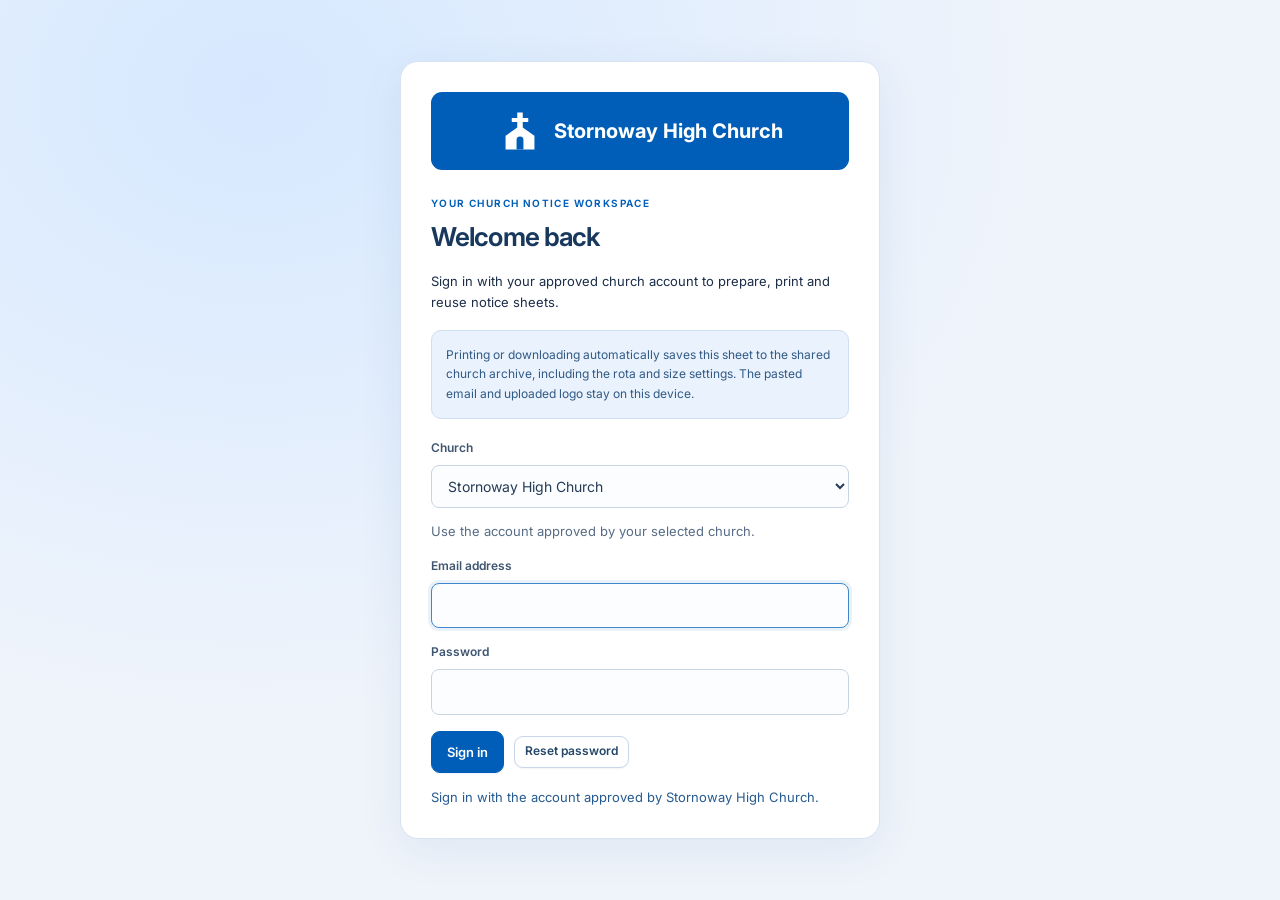
==== commit f3556cbb: "Refresh church-blue interface and isolate sign-in and drafts per church" ====
--- a/index.html
+++ b/index.html
@@ -99,7 +99,104 @@
 FROM, OUT OF THE USE OR INABILITY TO USE THE FONT SOFTWARE OR FROM
 OTHER DEALINGS IN THE FONT SOFTWARE.
 -->
+<!-- Inter, https://github.com/google/fonts/tree/main/ofl/inter
+Copyright 2020 The Inter Project Authors (https://github.com/rsms/inter)
+
+This Font Software is licensed under the SIL Open Font License, Version 1.1.
+This license is copied below, and is also available with a FAQ at:
+https://scripts.sil.org/OFL
+
+
+-----------------------------------------------------------
+SIL OPEN FONT LICENSE Version 1.1 - 26 February 2007
+-----------------------------------------------------------
+
+PREAMBLE
+The goals of the Open Font License (OFL) are to stimulate worldwide
+development of collaborative font projects, to support the font creation
+efforts of academic and linguistic communities, and to provide a free and
+open framework in which fonts may be shared and improved in partnership
+with others.
+
+The OFL allows the licensed fonts to be used, studied, modified and
+redistributed freely as long as they are not sold by themselves. The
+fonts, including any derivative works, can be bundled, embedded,
+redistributed and/or sold with any software provided that any reserved
+names are not used by derivative works. The fonts and derivatives,
+however, cannot be released under any other type of license. The
+requirement for fonts to remain under this license does not apply
+to any document created using the fonts or their derivatives.
+
+DEFINITIONS
+"Font Software" refers to the set of files released by the Copyright
+Holder(s) under this license and clearly marked as such. This may
+include source files, build scripts and documentation.
+
+"Reserved Font Name" refers to any names specified as such after the
+copyright statement(s).
+
+"Original Version" refers to the collection of Font Software components as
+distributed by the Copyright Holder(s).
+
+"Modified Version" refers to any derivative made by adding to, deleting,
+or substituting -- in part or in whole -- any of the components of the
+Original Version, by changing formats or by porting the Font Software to a
+new environment.
+
+"Author" refers to any designer, engineer, programmer, technical
+writer or other person who contributed to the Font Software.
+
+PERMISSION & CONDITIONS
+Permission is hereby granted, free of charge, to any person obtaining
+a copy of the Font Software, to use, study, copy, merge, embed, modify,
+redistribute, and sell modified and unmodified copies of the Font
+Software, subject to the following conditions:
+
+1) Neither the Font Software nor any of its individual components,
+in Original or Modified Versions, may be sold by itself.
+
+2) Original or Modified Versions of the Font Software may be bundled,
+redistributed and/or sold with any software, provided that each copy
+contains the above copyright notice and this license. These can be
+included either as stand-alone text files, human-readable headers or
+in the appropriate machine-readable metadata fields within text or
+binary files as long as those fields can be easily viewed by the user.
+
+3) No Modified Version of the Font Software may use the Reserved Font
+Name(s) unless explicit written permission is granted by the corresponding
+Copyright Holder. This restriction only applies to the primary font name as
+presented to the users.
+
+4) The name(s) of the Copyright Holder(s) or the Author(s) of the Font
+Software shall not be used to promote, endorse or advertise any
+Modified Version, except to acknowledge the contribution(s) of the
+Copyright Holder(s) and the Author(s) or with their explicit written
+permission.
+
+5) The Font Software, modified or unmodified, in part or in whole,
+must be distributed entirely under this license, and must not be
+distributed under any other license. The requirement for fonts to
+remain under this license does not apply to any document created
+using the Font Software.
+
+TERMINATION
+This license becomes null and void if any of the above conditions are
+not met.
+
+DISCLAIMER
+THE FONT SOFTWARE IS PROVIDED "AS IS", WITHOUT WARRANTY OF ANY KIND,
+EXPRESS OR IMPLIED, INCLUDING BUT NOT LIMITED TO ANY WARRANTIES OF
+MERCHANTABILITY, FITNESS FOR A PARTICULAR PURPOSE AND NONINFRINGEMENT
+OF COPYRIGHT, PATENT, TRADEMARK, OR OTHER RIGHT. IN NO EVENT SHALL THE
+COPYRIGHT HOLDER BE LIABLE FOR ANY CLAIM, DAMAGES OR OTHER LIABILITY,
+INCLUDING ANY GENERAL, SPECIAL, INDIRECT, INCIDENTAL, OR CONSEQUENTIAL
+DAMAGES, WHETHER IN AN ACTION OF CONTRACT, TORT OR OTHERWISE, ARISING
+FROM, OUT OF THE USE OR INABILITY TO USE THE FONT SOFTWARE OR FROM
+OTHER DEALINGS IN THE FONT SOFTWARE.
+
+-->
 <style>
+@font-face{font-family:Inter;font-style:normal;font-weight:100 900;font-display:block;src:url([data-uri]) format("woff")}
 @font-face{font-family:Montserrat;font-style:normal;font-weight:100 900;font-display:block;src:url([data-uri]) format("woff")}
 :root{--navy:#203b4b;--ink:#22313c;--blue:#146c86;--line:#dbe3e7;--bg:#edf2f4;--grey:#667884;--paper:#fff}
 *{box-sizing:border-box}body{margin:0;background:var(--bg);font:15px/1.45 system-ui,-apple-system,"Segoe UI",Arial,sans-serif;color:var(--ink)}input,textarea,select,button{font:inherit}button{cursor:pointer}
@@ -144,120 +241,167 @@
 .size-controls input[type=range]{padding:0;min-height:32px;accent-color:#176b69}
 .size-controls output{float:right;font-variant-numeric:tabular-nums;font-weight:700}
 .size-controls summary{cursor:pointer;font-size:13px;font-weight:650}
-/* Screen-only application chrome. Keep print geometry and exported content unchanged. */
+/* Screen-only interface. The A4 sheet and PDF retain their own fonts and geometry. */
 @media screen {
-  :root{--ink:#24353e;--grey:#526773;--blue:#176b69;--bg:#eef1f3}
-  body{font-size:14px;line-height:1.5}
-  .topbar{padding:20px 28px;background:#183c42;box-shadow:0 2px 12px #142f3520;gap:24px}
-  .topbar h1{font-size:21px;letter-spacing:-.5px}
-  .topbar p{font-size:12px;color:#c4d9da;margin-top:6px}
-  .topbar-right{gap:10px;flex-wrap:wrap}
-  .button{border-radius:8px;padding:10px 14px;min-height:42px;font-size:13px;font-weight:650;border-color:#bdcbd1;box-shadow:0 1px 2px #233d4810;transition:background .15s,border-color .15s}
-  .button:hover{background:#edf5f4;border-color:#789e9c}
-  .button.primary{background:#176b69;border-color:#176b69}
-  .button.primary:hover{background:#105452;border-color:#105452}
-  .topbar .button.dark{background:#ffffff0a;border-color:#ffffff45;color:#fff;box-shadow:none}
-  .topbar .button.dark:hover{background:#ffffff20}
-  #pdfTop{background:#fff;border-color:#fff;color:#194b4b}
-  #pdfTop:hover{background:#e4f1ee}
-  .button.sm{min-height:32px;padding:5px 10px}
-  :where(button,input,select,textarea,summary,a):focus-visible{outline:3px solid #288681;outline-offset:3px}
-  .workspace{grid-template-columns:410px minmax(0,1fr);gap:24px;padding:24px;max-width:1920px}
-  .editor{background:transparent;border:0;border-radius:0;padding:0 8px 0 0;box-shadow:none;top:20px;max-height:calc(100dvh - 132px);scrollbar-width:thin;scrollbar-color:#a5b8be transparent;scroll-padding:16px}
-  .editor-section{background:#fff;border:1px solid #d7e0e4;border-radius:12px;padding:20px;margin:0 0 14px;box-shadow:0 2px 5px #29434c05}
-  .editor-section:last-of-type{border:1px solid #d7e0e4}
-  .editor h2{font-size:14px;letter-spacing:-.15px;margin-bottom:7px;color:#213e47}
-  .editor p.hint{line-height:1.6;margin-bottom:16px}
-  .form-row{gap:13px 12px}
-  .field label{font-size:12px;color:#435b66;margin-bottom:6px}
-  .field input,.field textarea,.field select{border-color:#bdcdd3;background:#fcfdfd;border-radius:7px;padding:10px;min-height:41px;font-size:13px}
-  .field input:focus,.field textarea:focus,.field select:focus{border-color:#288681;box-shadow:0 0 0 3px #28868118}
-  .field input[type=file]{background:#f2f6f7;padding:9px}
-  #emailInput{font-size:13px;line-height:1.65;min-height:190px}
-  .actions{gap:8px;margin-top:14px}
-  .small-muted{font-size:12px;color:#566c77;line-height:1.65}
-  .entry,.roster-row{background:#f5f8f9;border-color:#dce5e8;border-radius:9px;padding:12px;margin-top:12px}
-  .entry .entry-head{padding-bottom:9px;border-bottom:1px solid #dce5e8;margin-bottom:12px}
-  .entry .field{margin-bottom:12px}
-  .button.danger{color:#963535}
-  .editor .empty{background:#f6f9fa;color:#526b76;padding:17px;line-height:1.6}
-  .pill{background:#e5f1ed;color:#285c50;font-weight:650;padding:4px 9px;font-size:11px;white-space:nowrap}
-  .editor h2 .pill{margin-left:4px}
-  .note{background:#e8f1ef;border-color:#c8ded6;color:#365b51;line-height:1.7;padding:16px;border-radius:10px}
-  .preview-panel{background:#fff;border:1px solid #d7e0e4;border-radius:14px;overflow:hidden;box-shadow:0 4px 18px #203d4808}
-  .preview-top{padding:19px 22px;margin:0;border-bottom:1px solid #d7e0e4;gap:12px}
-  .preview-top h2{font-size:15px;letter-spacing:-.2px}
-  .preview-top p{font-size:12px;margin-top:4px;color:#526773}
-  .preview-scroll{border:0;border-radius:0;background:#dfe6e9;background-image:radial-gradient(#bac8cd 0.7px,transparent 0.7px);background-size:10px 10px;padding:32px;min-height:580px}
-  .feedback{margin:0;padding:14px 22px 0;color:#355f5a;overflow-wrap:anywhere}
+  :root{--ink:#1c2d48;--grey:#526781;--blue:#005eb8;--bg:#f2f5fa;--navy:#003f7d;--line:#dae3ef}
+  body{font-family:Inter,system-ui,sans-serif;font-size:15px;line-height:1.55;background:#f2f5fa;color:var(--ink)}
+  .topbar{padding:16px 28px;background:#005eb8;color:#fff;gap:24px;box-shadow:0 3px 14px #00376a18}
+  .app-brand{display:flex;align-items:center;gap:22px;min-width:0}
+  .app-logo{display:flex;align-items:center;gap:12px;max-width:260px;color:white;line-height:1.1;font-weight:720;font-size:19px}
+  .app-logo svg{width:44px;height:48px;flex:none}
+  .app-logo img{display:block;width:240px;max-width:100%;height:64px;object-fit:contain;object-position:left center}
+  .app-brand-title{border-left:1px solid #ffffff50;padding-left:22px}
+  .topbar h1{font-size:19px;letter-spacing:-.5px;font-weight:650;margin:0}
+  .topbar p{font-size:12px;color:#e0edfc;margin:3px 0 0}
+  .topbar-right{gap:8px;flex-wrap:wrap}
+  .button{border-radius:9px;padding:10px 15px;min-height:42px;font-size:13px;font-weight:600;border-color:#c8d6e7;box-shadow:0 1px 2px #203b6010;transition:background .15s,border-color .15s;color:#254769}
+  .button:hover{background:#edf4ff;border-color:#79a7db}
+  .button.primary{background:#005eb8;border-color:#005eb8;color:white}
+  .button.primary:hover{background:#004a93;border-color:#004a93}
+  .topbar .button{background:#ffffff0d;border-color:#ffffff55;color:white;box-shadow:none}
+  .topbar .button:hover{background:#ffffff20}
+  #pdfTop{background:#fff;border-color:white;color:#00509e}
+  #pdfTop:hover{background:#e9f2ff}
+  .button.sm{min-height:32px;padding:5px 10px;font-size:12px}
+  :where(button,input,select,textarea,summary,a):focus-visible{outline:3px solid #5a9de4;outline-offset:3px}
+  .workspace{grid-template-columns:minmax(430px,.95fr) minmax(0,1.15fr);gap:24px;padding:24px 28px;max-width:1800px;margin:auto;align-items:start}
+  .editor{background:transparent;border:0;border-radius:0;padding:0;box-shadow:none;position:static;max-height:none;overflow:visible}
+  .editor-nav{display:flex;gap:4px;padding:5px;background:#e2eaf5;border:1px solid #d6e1ef;border-radius:12px;margin-bottom:18px}
+  .editor-nav button{flex:1;min-width:0;display:flex;align-items:center;justify-content:center;gap:7px;border:0;border-radius:8px;padding:10px 8px;background:transparent;color:#405b7a;font-size:12px;font-weight:650;white-space:nowrap}
+  .editor-nav button span{display:grid;place-items:center;width:21px;height:21px;border-radius:50%;background:#cfdaea;font-size:11px;flex:none}
+  .editor-nav button[aria-selected=true]{background:white;color:#0055a7;box-shadow:0 2px 5px #18395d14}
+  .editor-nav button[aria-selected=true] span{background:#005eb8;color:white}
+  .editor-nav button:hover{color:#003f7d;background:#f6f9ff}
+  .editor-section{background:white;border:1px solid #dce5f0;border-radius:14px;padding:24px;margin:0 0 18px;box-shadow:0 2px 4px #29476b04}
+  .editor-section:last-of-type{border:1px solid #dce5f0}
+  .editor h2{font-size:18px;letter-spacing:-.45px;font-weight:650;margin:0 0 7px;color:#153556}
+  .editor p.hint{font-size:13px;line-height:1.65;color:#526781;margin:0 0 18px}
+  .form-row{gap:16px}
+  .field label{font-size:12px;font-weight:600;color:#3f5671;margin-bottom:7px}
+  .field input,.field textarea,.field select{border-color:#c7d4e4;background:#fcfdff;border-radius:8px;padding:11px 12px;min-height:43px;font-size:14px;color:#243b56}
+  .field input:focus,.field textarea:focus,.field select:focus{border-color:#4187cd;box-shadow:0 0 0 3px #2c7cc71a}
+  .field input[type=file]{background:#f0f5fc;font-size:12px;padding:9px}
+  .field input[type=range]{padding:0;accent-color:#005eb8}
+  #emailInput{font-size:14px;line-height:1.7;min-height:220px}
+  .actions{gap:8px;margin-top:16px}
+  .small-muted{font-size:12px;color:#576c84;line-height:1.65}
+  .entry,.roster-row{background:#f5f8fd;border-color:#dce5ef;border-radius:10px;padding:16px;margin-top:14px}
+  .entry .entry-head{padding-bottom:10px;border-bottom:1px solid #dce5ef;margin-bottom:14px}
+  .entry .entry-head strong{font-size:13px;color:#204b77}
+  .entry .field{margin-bottom:14px}
+  .entry-actions{flex-wrap:wrap}
+  .button.danger{color:#a03c39}
+  .editor .empty{background:#f7faff;border-color:#cad9ec;color:#526b88;padding:22px;font-size:13px;line-height:1.6}
+  .pill{background:#eaf2fd;color:#215b96;font-weight:600;padding:5px 10px;font-size:11px;white-space:nowrap}
+  .editor h2 .pill{margin-left:5px}
+  .note{background:#eaf2fd;border-color:#cfdef1;color:#315a85;line-height:1.65;padding:16px;border-radius:10px}
+  .editor>.note{font-size:12px;background:transparent;border:0;padding:0 4px;color:#64768b}
+  .preview-panel{background:white;border:1px solid #d7e1ee;border-radius:14px;overflow:hidden;box-shadow:0 3px 12px #203d4806;position:sticky;top:20px}
+  .preview-top{padding:17px 20px;margin:0;border-bottom:1px solid #dce5ef;gap:10px;align-items:center}
+  .preview-top h2{font-size:15px;letter-spacing:-.2px;color:#204364}
+  .preview-top p{font-size:11px;margin-top:4px;color:#61748c}
+  .preview-controls{display:flex;align-items:center;gap:7px;margin-left:auto}
+  .preview-controls label{font-size:11px;color:#576c84}
+  .preview-controls select{font:inherit;font-size:12px;padding:7px 9px;border:1px solid #cad7e7;border-radius:7px;background:white;color:#274e75;max-width:132px}
+  .preview-scroll{border:0;border-radius:0;background:#e6ecf5;background-image:none;padding:18px;min-height:0;max-height:calc(100dvh - 230px);overflow:auto}
+  .preview-zoom{margin:auto}
+  .paper{box-shadow:0 3px 12px #1c3d6520}
+  .feedback{margin:0;padding:12px 20px 0;color:#265b91;overflow-wrap:anywhere;font-size:12px}
   .feedback:empty{padding:0;min-height:0}
   .feedback.warn{color:#963b2d;font-weight:600}
-  .foot-help{margin:0;padding:14px 22px 18px;font-size:12px;color:#526773;max-width:none}
-  .editor-section:focus-within{border-color:#8cb4b0}
-  .editor-section:has(#openDraft:focus-visible) label[for=openDraft]{outline:3px solid #288681;outline-offset:3px}
-}
+  .foot-help{margin:0;padding:12px 20px 16px;font-size:11px;color:#61748c;max-width:none;line-height:1.6}
+  .editor-section:focus-within{border-color:#a6c3e5}
+  .editor-section:has(#openDraft:focus-visible) label[for=openDraft]{outline:3px solid #4187cd;outline-offset:3px}
+  .size-controls{margin-top:18px}.size-controls summary{color:#254e79;padding:6px 0}
+  .size-controls .field{margin-top:16px}.size-controls output{color:#0055a7}
+  .output-status{background:#e6f0fe;color:#235a95;font-size:13px}
+  .output-status.warn{background:#fff0e9;color:#963b2d}
+  #archiveResults summary{font-size:13px;font-weight:600;color:#254d77;cursor:pointer;overflow-wrap:anywhere}
+  #archiveResults .archive-text{font-size:13px;line-height:1.65}
+  #archiveTitle{margin-top:0}
+  #signInScreen{padding:32px 20px;background:radial-gradient(ellipse at 20% 10%,#d6e8ff,transparent 55%),#eff4fb}
+  .sign-in-card{max-width:480px;padding:30px;background:white;border:1px solid #d7e3f2;border-radius:18px;box-shadow:0 12px 45px #1a497413}
+  .sign-in-brand{background:#005eb8;border-radius:11px;padding:15px 22px;margin-bottom:25px}
+  .sign-in-brand .app-logo{max-width:none;justify-content:center;font-size:20px}
+  .sign-in-brand .app-logo img{width:300px;height:88px;object-position:center}
+  .sign-in-card .eyebrow{font-size:10px;letter-spacing:1.4px;font-weight:650;color:#005eb8;margin:0 0 6px}
+  .sign-in-card h1{font-size:26px;font-weight:650;letter-spacing:-.9px;color:#18395d;margin:0 0 8px}
+  .sign-in-card p{font-size:13px;line-height:1.65}
+  .sign-in-card .note{font-size:12px;padding:14px;margin:16px 0 20px}
+  .sign-in-card .field{margin-top:15px}
+  .sign-in-card .feedback{padding:14px 0 0}
+  .sign-in-card details{margin-top:18px}
+  #archiveLogin .actions{gap:10px}
+}
+@media screen and (min-width:1600px){.workspace{grid-template-columns:minmax(570px,1fr) minmax(0,1.1fr);gap:28px;padding:28px 36px}}
 @media screen and (max-width:1050px){
-  .workspace{grid-template-columns:minmax(310px,360px) minmax(0,1fr);gap:16px;padding:16px}
-  .editor-section{padding:16px}
-  .preview-scroll{padding:20px}
-}
-@media screen and (max-width:800px){
-  .topbar{padding:18px;flex-wrap:wrap;gap:16px}
-  .workspace{grid-template-columns:minmax(0,1fr)}
-  .editor{position:static;max-height:none;padding:0}
-  .preview-scroll{min-height:350px}
+  .workspace{grid-template-columns:minmax(390px,1fr) minmax(0,1fr);gap:16px;padding:20px}
+  .topbar{padding:15px 20px;gap:16px}.app-logo{max-width:190px;font-size:16px}.app-logo img{width:190px;height:54px}.app-brand-title{display:none}
+  .editor-section{padding:20px}.editor-nav button{font-size:11px;padding:9px 5px;gap:5px}
+  .preview-top .pill{display:none}.preview-top{padding:15px}.preview-scroll{padding:12px}
+}
+@media screen and (max-width:820px){
+  .workspace{grid-template-columns:minmax(0,1fr);padding:16px;gap:18px}.preview-panel{position:static}
+  .editor-nav{position:sticky;top:0;z-index:2;box-shadow:0 3px 8px #1c3d6510}
+  .preview-scroll{max-height:none}.preview-top .pill{display:inline-flex}
+  .topbar{flex-wrap:wrap}.app-logo{max-width:230px}.app-brand-title{display:block}
 }
 @media screen and (max-width:480px){
-  .topbar h1{font-size:19px}
-  .topbar-right{width:100%;gap:8px}
-  .topbar .hide-mobile{display:inline-flex}
-  .topbar-right .button{flex:1;font-size:12px;padding:8px}
-  .workspace{padding:12px;gap:12px}
-  .editor-section{padding:16px}
-  .preview-top{padding:16px}
-  .preview-scroll{padding:16px}
-  .preview-zoom{margin:0}
-  .form-row{grid-template-columns:minmax(0,1fr)}
+  .topbar{padding:14px 16px;gap:14px}.app-brand-title{display:none}.app-logo img{width:224px;height:60px}
+  .topbar-right{width:100%;gap:6px}.topbar .hide-mobile{display:inline-flex}.topbar-right .button{flex:1;font-size:11px;padding:8px 6px;min-height:37px}
+  .workspace{padding:12px}.editor-section{padding:18px}.editor h2{font-size:17px}
+  .editor-nav{gap:2px;padding:4px;margin-bottom:14px}.editor-nav button{gap:4px;font-size:11px;padding:9px 4px}.editor-nav button span{width:18px;height:18px;font-size:10px}
+  .form-row{grid-template-columns:minmax(0,1fr)}.preview-top{padding:14px;gap:8px}.preview-top .pill{display:none}
+  .preview-controls label{display:none}.preview-controls select{max-width:118px}.preview-top p{font-size:10px}
+  #signInScreen{padding:20px 14px}.sign-in-card{padding:22px;border-radius:15px}.sign-in-brand{padding:12px 16px}.sign-in-brand .app-logo img{height:76px}
 }
 
 </style>
 </head>
 <body class="signed-out">
 <section id="signInScreen" aria-labelledby="signInTitle"><div class="sign-in-card">
-<h1 id="signInTitle">High Church Notice Builder</h1><p>Sign in with your approved church account to prepare, print and reuse notice sheets.</p>
+<div class="sign-in-brand"><div class="app-logo" data-app-logo aria-label="Church logo"></div></div><p class="eyebrow">YOUR CHURCH NOTICE WORKSPACE</p><h1 id="signInTitle">Welcome back</h1><p>Sign in with your approved church account to prepare, print and reuse notice sheets.</p>
 <p class="note">Printing or downloading automatically saves this sheet to the shared church archive, including the rota and size settings. The pasted email and uploaded logo stay on this device.</p>
-  <details id="archiveConnection"><summary>Connect the church archive</summary><p class="small-muted">Your administrator supplies these public connection details. They are not a password.</p>
-  <div class="field"><label for="firebaseProject">Firebase project ID</label><input id="firebaseProject" autocomplete="off" spellcheck="false"></div>
-  <div class="field"><label for="firebaseKey">Firebase web API key</label><input id="firebaseKey" autocomplete="off" spellcheck="false"></div>
-  <div class="actions"><button type="button" class="button sm" id="connectArchive">Save connection</button></div></details>
+<div class="field church-selection"><label for="churchSelect">Church</label><select id="churchSelect" autocomplete="organization"></select></div>
+<p class="small-muted" id="churchLoginHint">Use the account approved by your selected church.</p>
   <form id="archiveLogin"><div class="field"><label for="archiveEmail">Email address</label><input id="archiveEmail" type="email" autocomplete="username" required></div>
   <div class="field"><label for="archivePassword">Password</label><input id="archivePassword" type="password" autocomplete="current-password" required></div>
   <div class="actions"><button type="submit" class="button primary">Sign in</button><button type="button" class="button sm" id="archiveResetPassword">Reset password</button></div></form>
 <p class="feedback" id="archiveStatus" role="status" aria-live="polite"></p><noscript>JavaScript is required to sign in and use this app.</noscript></div></section>
 <p id="nativePrintWarning">Please sign in and use the app’s Print button so the sheet is saved to the archive first.</p>
 <div id="application" hidden inert>
-<header class="topbar"><div><h1>High Church Notice Builder</h1><p>Your weekly notice workspace · Prepare, review and print</p></div><div class="topbar-right"><button type="button" class="button sm" id="archiveSignOut">Sign out</button><button type="button" id="resetWeek" class="button dark hide-mobile">New week</button><button type="button" class="button dark hide-mobile" id="printTop">Print</button><button type="button" class="button dark" id="pdfTop">Download PDF</button></div></header>
+<header class="topbar"><div class="app-brand"><div class="app-logo" data-app-logo aria-label="Church logo"></div><div class="app-brand-title"><h1>Notice Builder</h1><p data-church-name>Stornoway High Church</p></div></div><div class="topbar-right"><button type="button" class="button sm" id="archiveSignOut">Sign out</button><button type="button" id="resetWeek" class="button dark hide-mobile">New week</button><button type="button" class="button dark hide-mobile" id="printTop">Print</button><button type="button" class="button dark" id="pdfTop">Download PDF</button></div></header>
 <div id="outputStatus" class="output-status" role="status" aria-live="polite" hidden></div>
 <main class="workspace">
-<div class="editor">
-  <section class="editor-section"><h2>1. Church &amp; date</h2><p class="hint">The layout matches your current landscape notice sheet.</p><div class="form-row">
+<div class="editor"><nav class="editor-nav" role="tablist" aria-label="Notice workspace">
+<button type="button" role="tab" id="tab-prepare" aria-controls="panel-prepare" aria-selected="true" tabindex="0" data-workspace-tab="prepare"><span>1</span> Prepare</button>
+<button type="button" role="tab" id="tab-edit" aria-controls="panel-edit" aria-selected="false" tabindex="-1" data-workspace-tab="edit"><span>2</span> Edit</button>
+<button type="button" role="tab" id="tab-print" aria-controls="panel-print" aria-selected="false" tabindex="-1" data-workspace-tab="print"><span>3</span> Print &amp; save</button>
+<button type="button" role="tab" id="tab-archive" aria-controls="panel-archive" aria-selected="false" tabindex="-1" data-workspace-tab="archive">Archive</button>
+</nav>
+<div id="panel-prepare" role="tabpanel" aria-labelledby="tab-prepare" data-workspace-panel="prepare">
+  <section class="editor-section"><h2>Church &amp; date</h2><p class="hint">The layout matches your current landscape notice sheet.</p><div class="form-row">
     <div class="field wide"><label for="churchName">Church name</label><input id="churchName" value="Stornoway High Church"></div>
     <div class="field"><label for="weekDate">Sunday of this notice sheet</label><input id="weekDate" type="date"></div>
     <div class="field"><label for="website">Website in footer</label><input id="website" value="www.stornowayhighchurch.org.uk"></div>
     <div class="field wide"><label for="logoUpload">Church logo (optional — replaces the sample drawing)</label><input id="logoUpload" type="file" accept="image/png,image/jpeg,image/svg+xml,image/webp"></div>
   </div></section>
-  <section class="editor-section"><h2>2. Paste the minister’s email</h2><p class="hint">Recognises a “Services” heading, AM/PM or morning/evening services, dates and other events. You can always correct its suggestions.</p>
+  <section class="editor-section"><h2>Paste the minister’s email</h2><p class="hint">Recognises a “Services” heading, AM/PM or morning/evening services, dates and other events. You can always correct its suggestions.</p>
     <div class="field"><label for="emailInput">Email to format</label><textarea id="emailInput" rows="10" placeholder="Paste the minister’s email here, including the services and other notices…"></textarea></div>
     <div class="actions"><button class="button primary" id="extractBtn" type="button">Format email</button><button class="button" id="demoBtn" type="button">Try sample email</button><button class="button sm" id="clearEmail" type="button">Clear paste</button></div>
     <p class="small-muted">Importing replaces the services and notices below, but keeps the cleaning/welcome/tea rota. Text is processed privately in your browser.</p>
   </section>
-  <section class="editor-section"><h2>3. Services in the week ahead <span class="pill" id="serviceCount">0</span></h2><p class="hint">Edit any date, preacher, reading or sermon title.</p>
+</div>
+<div id="panel-edit" role="tabpanel" aria-labelledby="tab-edit" data-workspace-panel="edit" hidden>
+  <section class="editor-section"><h2>Services in the week ahead <span class="pill" id="serviceCount">0</span></h2><p class="hint">Edit any date, preacher, reading or sermon title.</p>
     <div id="serviceEditors"></div><div class="actions"><button class="button sm" id="addService" type="button">+ Add service</button></div>
     <details style="margin-top:12px"><summary style="font-size:12px;color:#506a76;cursor:pointer">Usual church service times</summary><div class="form-row" style="margin-top:8px"><div class="field"><label for="morningTime">Sunday morning</label><input id="morningTime" value="11am"></div><div class="field"><label for="eveningTime">Sunday evening</label><input id="eveningTime" value="6:30pm"></div><div class="field"><label for="midweekTime">Wednesday midweek</label><input id="midweekTime" value="7:30pm"></div></div><p class="small-muted">Used only when the email doesn't state a time.</p></details>
   </section>
-  <section class="editor-section"><h2>4. Other notices <span class="pill" id="noticeCount">0</span></h2><p class="hint">Choose left or right column to control the layout.</p><div id="noticeEditors"></div><div class="actions"><button class="button sm" id="addNotice" type="button">+ Add notice</button></div></section>
-  <section class="editor-section"><h2>5. Cleaning, welcome &amp; tea rota</h2><p class="hint">These details aren't in the minister's email, so enter them separately. They're saved between visits.</p><div id="rotaEditors"></div></section>
-  <section class="editor-section"><h2>6. Print settings</h2><div class="form-row"><div class="field"><label for="typeSize">Text size</label><select id="typeSize"><option value="large" selected>Large (recommended)</option><option value="normal">Standard</option><option value="tiny">Compact (more text)</option></select></div><div class="field"><label for="zoom">Preview zoom</label><select id="zoom"><option value="1">100%</option><option value="0.85" selected>85%</option><option value="0.7">70%</option><option value="0.55">55%</option></select></div></div><div class="size-controls">
+  <section class="editor-section"><h2>Other notices <span class="pill" id="noticeCount">0</span></h2><p class="hint">Choose left or right column to control the layout.</p><div id="noticeEditors"></div><div class="actions"><button class="button sm" id="addNotice" type="button">+ Add notice</button></div></section>
+  <section class="editor-section"><h2>Cleaning, welcome &amp; tea rota</h2><p class="hint">These details aren't in the minister's email, so enter them separately. They're saved between visits.</p><div id="rotaEditors"></div></section>
+</div>
+<div id="panel-print" role="tabpanel" aria-labelledby="tab-print" data-workspace-panel="print" hidden>
+  <section class="editor-section"><h2>Print settings</h2><div class="form-row"><div class="field"><label for="typeSize">Text size</label><select id="typeSize"><option value="large" selected>Large (recommended)</option><option value="normal">Standard</option><option value="tiny">Compact (more text)</option></select></div></div><div class="size-controls">
   <div class="field"><label for="overallSize">Overall sheet size <output id="overallSizeValue" for="overallSize">110%</output></label><input id="overallSize" type="range" min="70" max="150" step="5" value="110"></div>
   <p class="small-muted">Enlarges everything on the sheet. The paper stays A4 landscape. Preview zoom only changes the view on screen.</p>
   <details open><summary>Adjust individual sections</summary><p class="small-muted">Section sizes combine with the overall size. Text wraps to fit each column.</p>
@@ -268,8 +412,10 @@
   <div class="field"><label for="footerSize">Website footer <output id="footerSizeValue" for="footerSize">100%</output></label><input id="footerSize" type="range" min="70" max="150" step="5" value="100"></div>
   </details><button class="button sm" id="resetSizes" type="button">Reset sizes</button>
   </div><div class="actions"><button class="button primary" id="pdfBottom" type="button">Download PDF</button><button class="button" id="printBottom" type="button">Print</button></div><p class="small-muted">Printing and downloads save the sheet to the shared archive first. An internet connection is required. A4 landscape, two identical A5 copies.</p></section>
-  <section class="editor-section"><h2>7. Save or reopen a draft</h2><p class="hint">Keep a separate file of your work, or move it to a different computer.</p><div class="actions"><button type="button" class="button" id="saveDraft">Download editable draft</button><label class="button" for="openDraft" style="cursor:pointer">Open saved draft</label><input id="openDraft" type="file" accept="application/json,.json" style="position:absolute;width:1px;height:1px;opacity:0" /></div></section>
-  <section class="editor-section" id="sharedArchive"><h2>8. Shared notice archive</h2>
+  <section class="editor-section"><h2>Save or reopen a draft</h2><p class="hint">Keep a separate file of your work, or move it to a different computer.</p><div class="actions"><button type="button" class="button" id="saveDraft">Download editable draft</button><label class="button" for="openDraft" style="cursor:pointer">Open saved draft</label><input id="openDraft" type="file" accept="application/json,.json" style="position:absolute;width:1px;height:1px;opacity:0" /></div></section>
+</div>
+<div id="panel-archive" role="tabpanel" aria-labelledby="tab-archive" data-workspace-panel="archive" hidden>
+  <section class="editor-section" id="sharedArchive"><h2>Shared notice archive</h2>
   <p class="hint">Print and download save your sheet automatically. Find a saved week below to reopen it or reuse individual notices.</p>
   <div id="archiveAccount" hidden><div id="signedInArchiveStatus"></div><p class="small-muted" id="archiveSignedIn"></p>
   <div class="field"><label for="archiveTitle">Archive title (optional)</label><input id="archiveTitle" maxlength="120" placeholder="e.g. Harvest service and youth group"></div>
@@ -280,14 +426,16 @@
   <p class="small-muted" id="archiveCount"></p><div id="archiveResults"></div></div>
   <p class="small-muted" id="archiveHint" hidden>The email mentions repeating a notice. Search the shared archive, then review dates and wording before reusing it.</p>
   </section>
+</div>
   <div class="note">Your changes are saved in this browser automatically. The email is processed in your browser. Printing, downloading or choosing Save sheet now shares the editable sheet and rota with your approved church team. The pasted email and logo stay local. Save editable drafts for backup, especially before switching browser, device, or website address.</div>
 </div>
-<div class="preview-panel"><div class="preview-top"><div><h2>Live notice sheet preview</h2><p>One A4 landscape page · two identical A5 copies</p></div><span class="pill" id="previewStatus">Ready to print</span></div><div class="preview-scroll"><div class="preview-zoom" id="previewZoom"><div class="paper" id="paper"></div></div></div><div class="feedback" id="layoutFeedback" role="status" aria-live="polite"></div><div class="feedback" id="feedback" role="status" aria-live="polite"></div><div class="foot-help">The boxes match your current notice sheet. If the page becomes too full, move or shorten a notice, reduce a size control, or choose Standard/Compact text.</div></div>
+<div class="preview-panel" id="noticePreview"><div class="preview-top"><div><h2>Live notice sheet preview</h2><p>Two matching A5 notices · Landscape A4</p></div><div class="preview-controls"><label for="zoom">View</label><select id="zoom"><option value="fit" selected>Fit to panel</option><option value="1">100%</option><option value="0.85">85%</option><option value="0.7">70%</option><option value="0.55">55%</option></select></div><span class="pill" id="previewStatus">Ready to print</span></div><div class="preview-scroll"><div class="preview-zoom" id="previewZoom"><div class="paper" id="paper"></div></div></div><div class="feedback" id="layoutFeedback" role="status" aria-live="polite"></div><div class="feedback" id="feedback" role="status" aria-live="polite"></div><div class="foot-help">The boxes match your current notice sheet. If the page becomes too full, move or shorten a notice, reduce a size control, or choose Sta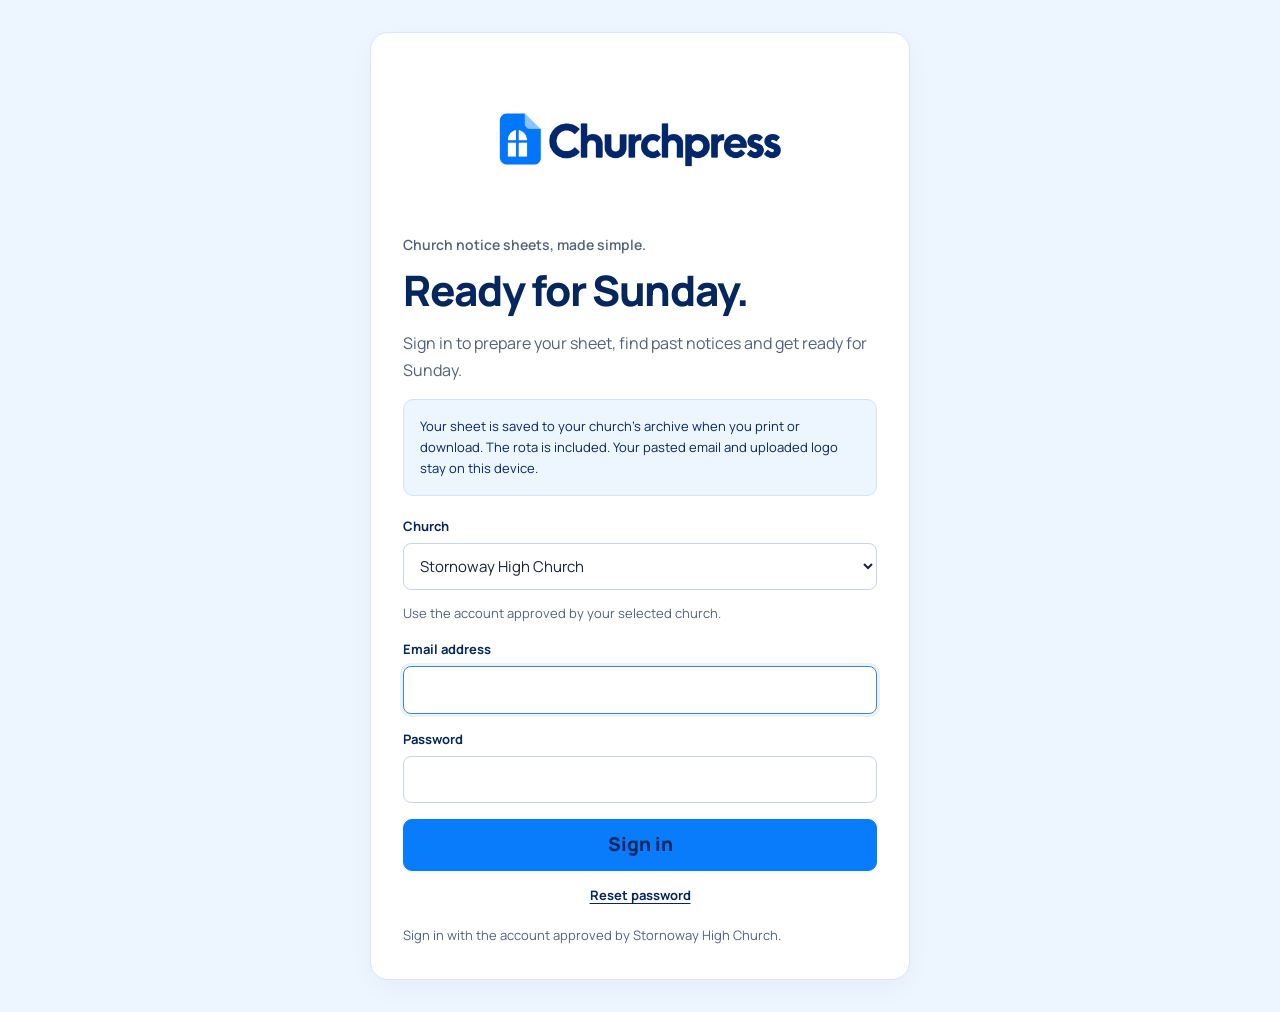
==== commit dbbbf776: "Rebrand the app as Churchpress using the supplied brand kit" ====
--- a/index.html
+++ b/index.html
@@ -2,14 +2,14 @@
 <html lang="en-GB">
 <head>
 <meta charset="utf-8"><meta name="viewport" content="width=device-width,initial-scale=1">
-<title>Stornoway High Church — Notice Sheet Builder</title>
-<!-- Montserrat, from https://github.com/google/fonts/tree/main/ofl/montserrat
-Embedded Latin subset, including Gaelic accents, for offline use.
-Copyright 2024 The Montserrat.Git Project Authors (https://github.com/JulietaUla/Montserrat.git)
+<title>Churchpress — Ready for Sunday</title>
+<meta name="application-name" content="Churchpress"><meta name="description" content="Your church notices, ready for Sunday. Prepare, save and print clear, consistent notice sheets with Churchpress."><meta name="theme-color" content="#06265E">
+<!-- Manrope, https://github.com/google/fonts/tree/main/ofl/manrope
+Copyright 2018 The Manrope Project Authors (https://github.com/googlefonts/manrope)
 
 This Font Software is licensed under the SIL Open Font License, Version 1.1.
 This license is copied below, and is also available with a FAQ at:
-https://openfontlicense.org
+http://scripts.sil.org/OFL
 
 
 -----------------------------------------------------------
@@ -98,106 +98,10 @@
 DAMAGES, WHETHER IN AN ACTION OF CONTRACT, TORT OR OTHERWISE, ARISING
 FROM, OUT OF THE USE OR INABILITY TO USE THE FONT SOFTWARE OR FROM
 OTHER DEALINGS IN THE FONT SOFTWARE.
--->
-<!-- Inter, https://github.com/google/fonts/tree/main/ofl/inter
-Copyright 2020 The Inter Project Authors (https://github.com/rsms/inter)
-
-This Font Software is licensed under the SIL Open Font License, Version 1.1.
-This license is copied below, and is also available with a FAQ at:
-https://scripts.sil.org/OFL
-
-
------------------------------------------------------------
-SIL OPEN FONT LICENSE Version 1.1 - 26 February 2007
------------------------------------------------------------
-
-PREAMBLE
-The goals of the Open Font License (OFL) are to stimulate worldwide
-development of collaborative font projects, to support the font creation
-efforts of academic and linguistic communities, and to provide a free and
-open framework in which fonts may be shared and improved in partnership
-with others.
-
-The OFL allows the licensed fonts to be used, studied, modified and
-redistributed freely as long as they are not sold by themselves. The
-fonts, including any derivative works, can be bundled, embedded,
-redistributed and/or sold with any software provided that any reserved
-names are not used by derivative works. The fonts and derivatives,
-however, cannot be released under any other type of license. The
-requirement for fonts to remain under this license does not apply
-to any document created using the fonts or their derivatives.
-
-DEFINITIONS
-"Font Software" refers to the set of files released by the Copyright
-Holder(s) under this license and clearly marked as such. This may
-include source files, build scripts and documentation.
-
-"Reserved Font Name" refers to any names specified as such after the
-copyright statement(s).
-
-"Original Version" refers to the collection of Font Software components as
-distributed by the Copyright Holder(s).
-
-"Modified Version" refers to any derivative made by adding to, deleting,
-or substituting -- in part or in whole -- any of the components of the
-Original Version, by changing formats or by porting the Font Software to a
-new environment.
-
-"Author" refers to any designer, engineer, programmer, technical
-writer or other person who contributed to the Font Software.
-
-PERMISSION & CONDITIONS
-Permission is hereby granted, free of charge, to any person obtaining
-a copy of the Font Software, to use, study, copy, merge, embed, modify,
-redistribute, and sell modified and unmodified copies of the Font
-Software, subject to the following conditions:
-
-1) Neither the Font Software nor any of its individual components,
-in Original or Modified Versions, may be sold by itself.
-
-2) Original or Modified Versions of the Font Software may be bundled,
-redistributed and/or sold with any software, provided that each copy
-contains the above copyright notice and this license. These can be
-included either as stand-alone text files, human-readable headers or
-in the appropriate machine-readable metadata fields within text or
-binary files as long as those fields can be easily viewed by the user.
-
-3) No Modified Version of the Font Software may use the Reserved Font
-Name(s) unless explicit written permission is granted by the corresponding
-Copyright Holder. This restriction only applies to the primary font name as
-presented to the users.
-
-4) The name(s) of the Copyright Holder(s) or the Author(s) of the Font
-Software shall not be used to promote, endorse or advertise any
-Modified Version, except to acknowledge the contribution(s) of the
-Copyright Holder(s) and the Author(s) or with their explicit written
-permission.
-
-5) The Font Software, modified or unmodified, in part or in whole,
-must be distributed entirely under this license, and must not be
-distributed under any other license. The requirement for fonts to
-remain under this license does not apply to any document created
-using the Font Software.
-
-TERMINATION
-This license becomes null and void if any of the above conditions are
-not met.
-
-DISCLAIMER
-THE FONT SOFTWARE IS PROVIDED "AS IS", WITHOUT WARRANTY OF ANY KIND,
-EXPRESS OR IMPLIED, INCLUDING BUT NOT LIMITED TO ANY WARRANTIES OF
-MERCHANTABILITY, FITNESS FOR A PARTICULAR PURPOSE AND NONINFRINGEMENT
-OF COPYRIGHT, PATENT, TRADEMARK, OR OTHER RIGHT. IN NO EVENT SHALL THE
-COPYRIGHT HOLDER BE LIABLE FOR ANY CLAIM, DAMAGES OR OTHER LIABILITY,
-INCLUDING ANY GENERAL, SPECIAL, INDIRECT, INCIDENTAL, OR CONSEQUENTIAL
-DAMAGES, WHETHER IN AN ACTION OF CONTRACT, TORT OR OTHERWISE, ARISING
-FROM, OUT OF THE USE OR INABILITY TO USE THE FONT SOFTWARE OR FROM
-OTHER DEALINGS IN THE FONT SOFTWARE.
 
 -->
 <style>
-@font-face{font-family:Inter;font-style:normal;font-weight:100 900;font-display:block;src:url([data-uri]) format("woff")}
-@font-face{font-family:Montserrat;font-style:normal;font-weight:100 900;font-display:block;src:url([data-uri]) format("woff")}
+@font-face{font-family:Manrope;font-style:normal;font-weight:200 800;font-display:block;src:url([data-uri]